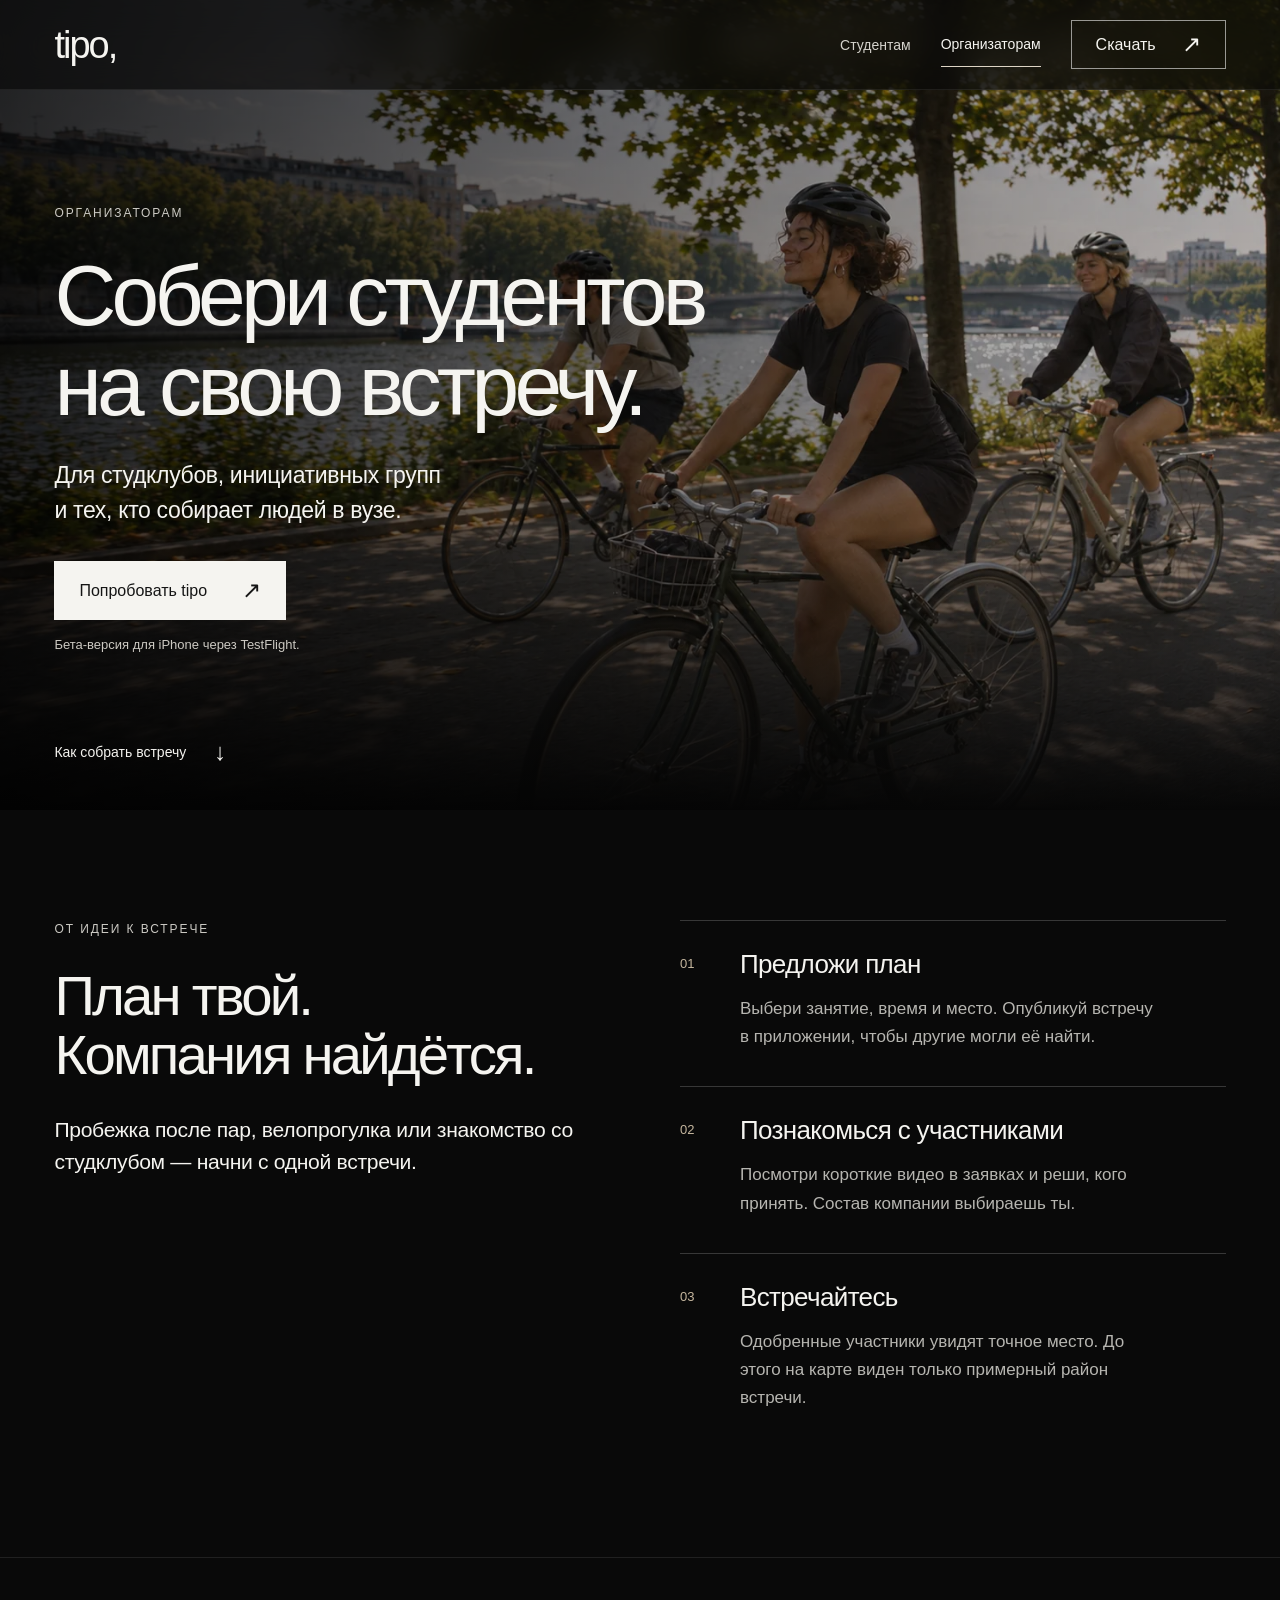
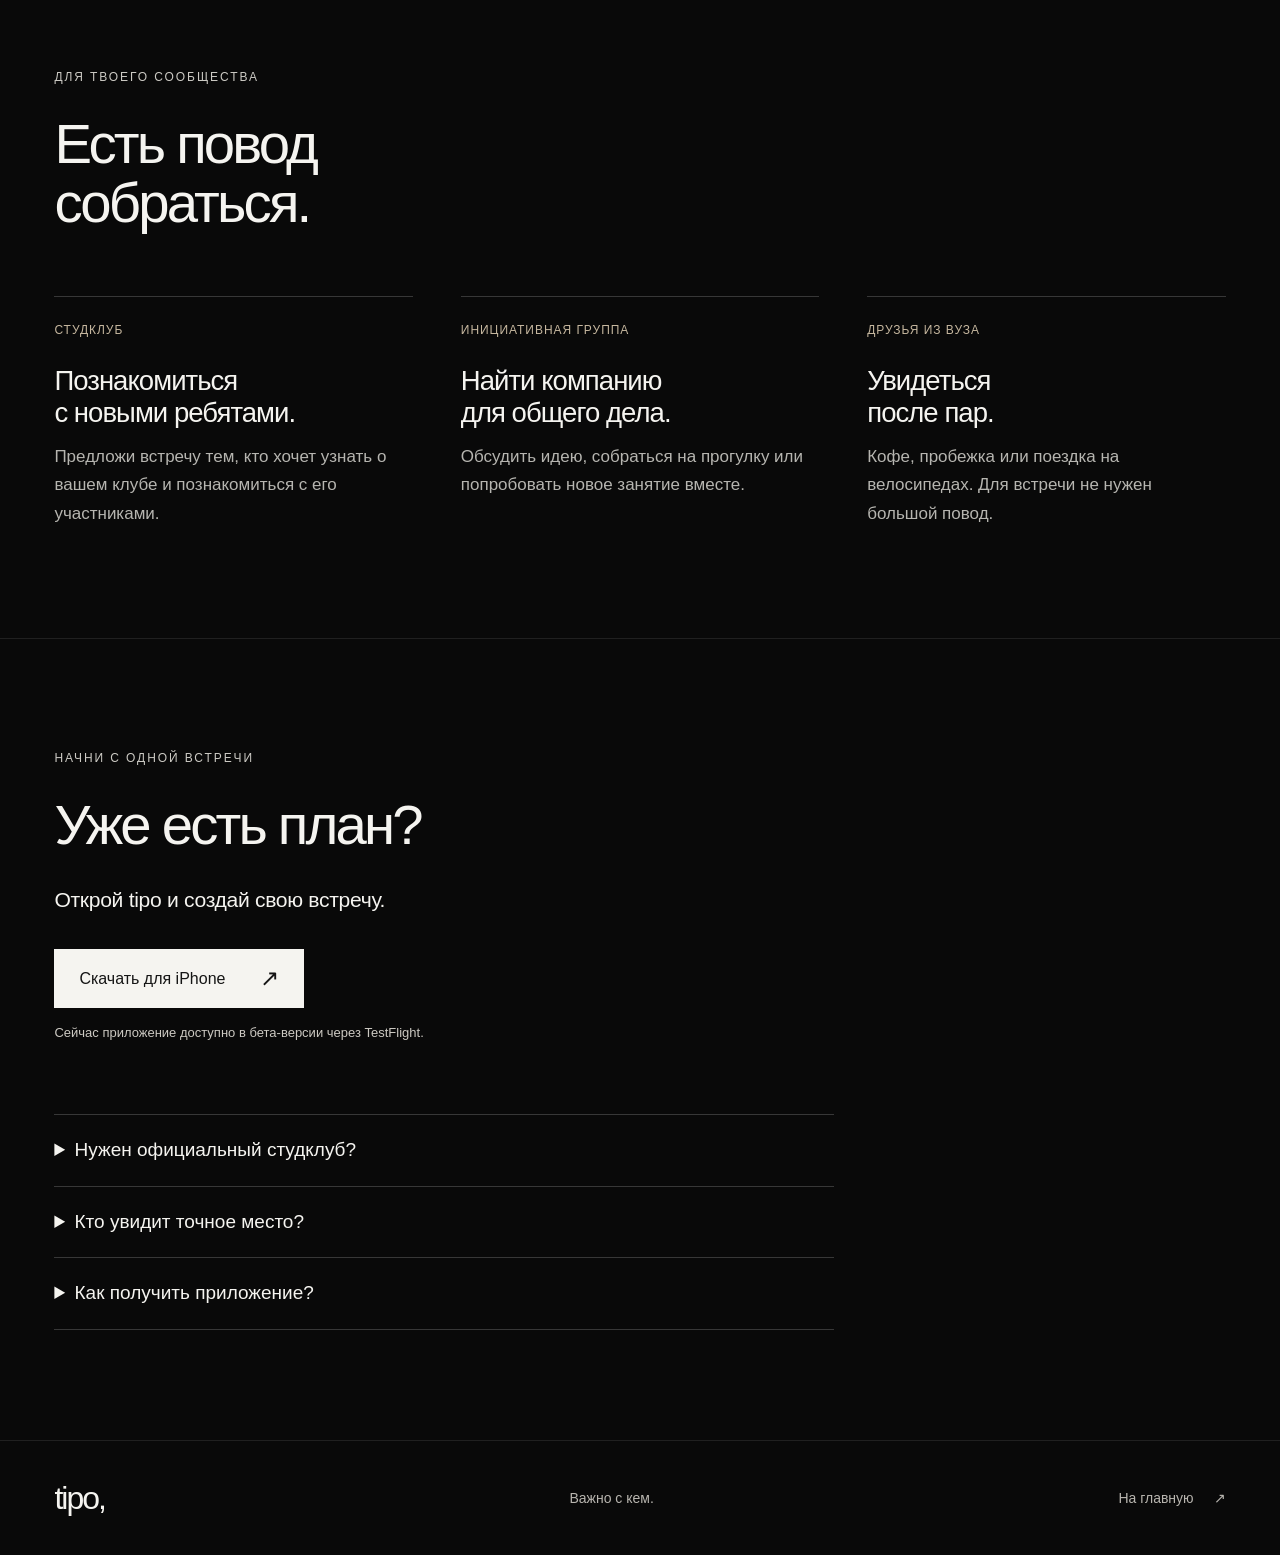
==== organizers/index.html @ ada8ea47 "Add organizer page for student communities" ====
<!DOCTYPE html>
<html lang="ru">
<head>
  <meta charset="UTF-8">
  <meta name="viewport" content="width=device-width, initial-scale=1, viewport-fit=cover">
  <meta name="theme-color" content="#090909">
  <meta name="description" content="Собирай студентов на встречи в tipo. Для студклубов, инициативных групп и тех, кто хочет предложить свой план: создай встречу, посмотри заявки и выбери участников.">
  <meta property="og:title" content="Организаторам — tipo">
  <meta property="og:description" content="Собери студентов на свою встречу. Для студклубов, инициативных групп и компаний из вуза.">
  <meta property="og:type" content="website">
  <meta property="og:url" content="https://tipotebe.ru/organizers/">
  <meta property="og:image" content="https://tipotebe.ru/organizers/students-cycling.webp">
  <link rel="canonical" href="https://tipotebe.ru/organizers/">
  <link rel="stylesheet" href="style.css">
  <title>Организаторам — tipo</title>
</head>
<body>
  <a class="skip" href="#how">Перейти к организации встречи</a>
  <header class="header">
    <a class="wordmark" href="/" aria-label="tipo — главная">tipo,</a>
    <nav aria-label="Основная навигация">
      <a class="nav-students" href="/">Студентам</a>
      <a class="nav-current" href="/organizers/" aria-current="page">Организаторам</a>
      <a class="download-link" href="/#download">Скачать <span aria-hidden="true">↗</span></a>
    </nav>
  </header>
  <main>
    <section class="organizer-hero" aria-labelledby="organizer-title">
      <img class="hero-photo" src="students-cycling.webp" width="1536" height="1024" alt="Компания друзей на велосипедной прогулке у воды" fetchpriority="high">
      <div class="hero-shade" aria-hidden="true"></div>
      <div class="hero-content">
        <p class="eyebrow">Организаторам</p>
        <h1 id="organizer-title">Собери студентов<br>на свою встречу.</h1>
        <p class="hero-description">Для студклубов, инициативных групп<br class="desktop-break"> и тех, кто собирает людей в вузе.</p>
        <a class="primary-link" href="/#download">Попробовать tipo <span aria-hidden="true">↗</span></a>
        <p class="beta-note">Бета-версия для iPhone через TestFlight.</p>
      </div>
      <a class="hero-next" href="#how">Как собрать встречу <span aria-hidden="true">↓</span></a>
    </section>

    <section class="how-section content-section" id="how" aria-labelledby="how-title">
      <div class="section-heading">
        <p class="eyebrow">От идеи к встрече</p>
        <h2 id="how-title">План твой.<br>Компания найдётся.</h2>
        <p class="lead">Пробежка после пар, велопрогулка или знакомство со студклубом — начни с одной встречи.</p>
      </div>
      <ol class="steps">
        <li>
          <span class="step-number" aria-hidden="true">01</span>
          <div><h3>Предложи план</h3><p>Выбери занятие, время и место. Опубликуй встречу в приложении, чтобы другие могли её найти.</p></div>
        </li>
        <li>
          <span class="step-number" aria-hidden="true">02</span>
          <div><h3>Познакомься с участниками</h3><p>Посмотри короткие видео в заявках и реши, кого принять. Состав компании выбираешь ты.</p></div>
        </li>
        <li>
          <span class="step-number" aria-hidden="true">03</span>
          <div><h3>Встречайтесь</h3><p>Одобренные участники увидят точное место. До этого на карте виден только примерный район встречи.</p></div>
        </li>
      </ol>
    </section>

    <section class="ideas-section content-section" aria-labelledby="ideas-title">
      <div class="section-heading">
        <p class="eyebrow">Для твоего сообщества</p>
        <h2 id="ideas-title">Есть повод<br>собраться.</h2>
      </div>
      <div class="ideas">
        <article><p class="idea-label">Студклуб</p><h3>Познакомиться<br>с новыми ребятами.</h3><p>Предложи встречу тем, кто хочет узнать о вашем клубе и познакомиться с его участниками.</p></article>
        <article><p class="idea-label">Инициативная группа</p><h3>Найти компанию<br>для общего дела.</h3><p>Обсудить идею, собраться на прогулку или попробовать новое занятие вместе.</p></article>
        <article><p class="idea-label">Друзья из вуза</p><h3>Увидеться<br>после пар.</h3><p>Кофе, пробежка или поездка на велосипедах. Для встречи не нужен большой повод.</p></article>
      </div>
    </section>

    <section class="start-section content-section" id="start-organizing" aria-labelledby="start-title">
      <p class="eyebrow">Начни с одной встречи</p>
      <h2 id="start-title">Уже есть план?</h2>
      <p class="lead">Открой tipo и создай свою встречу.</p>
      <a class="primary-link" href="/#download">Скачать для iPhone <span aria-hidden="true">↗</span></a>
      <p class="beta-note">Сейчас приложение доступно в бета-версии через TestFlight.</p>
      <div class="questions">
        <details><summary>Нужен официальный студклуб?</summary><p>Встречу можно предложить и от себя: выбери занятие, время и место. Начни с компании на кофе или прогулку после пар.</p></details>
        <details><summary>Кто увидит точное место?</summary><p>Только участники, которых ты одобришь. До одобрения на карте показывается примерный район.</p></details>
        <details><summary>Как получить приложение?</summary><p>Перейди к <a href="/#download">скачиванию на главной странице</a>, оставь заявку и открой TestFlight. Это бета-версия для iPhone.</p></details>
      </div>
    </section>
  </main>
  <footer class="footer">
    <a class="wordmark" href="/" aria-label="tipo — главная">tipo,</a>
    <p>Важно с кем.</p>
    <a href="/">На главную <span aria-hidden="true">↗</span></a>
  </footer>
</body>
</html>
---- organizers/style.css ----
:root{color-scheme:dark;--bg:#090909;--ink:#f5f4f0;--muted:#b6b5b0;--gutter:clamp(24px,4.25vw,80px)}
*{box-sizing:border-box}html{scroll-behavior:smooth;scroll-padding-top:110px}body{margin:0;background:var(--bg);color:var(--ink);font-family:'Helvetica Neue',Arial,sans-serif;-webkit-font-smoothing:antialiased}a{color:inherit;text-decoration:none}a,summary{-webkit-tap-highlight-color:transparent}a:focus-visible,summary:focus-visible{outline:2px solid #f0d1a1;outline-offset:6px}::selection{background:#d7c1a5;color:#111}h1,h2,h3,p{margin:0}h1,h2,h3{font-weight:400;letter-spacing:-.05em;line-height:1.05;text-wrap:balance}.skip{position:fixed;top:-100px;left:20px;z-index:100;background:#fff;color:#000;padding:15px}.skip:focus{top:15px}
.header{position:fixed;z-index:30;top:0;left:0;width:100%;padding:20px var(--gutter);display:flex;justify-content:space-between;align-items:center;gap:24px;background:#090909a8;backdrop-filter:blur(18px);-webkit-backdrop-filter:blur(18px);border-bottom:1px solid #ffffff12}.wordmark{font-size:38px;line-height:1;letter-spacing:-2px}.header nav{display:flex;align-items:center;gap:30px;font-size:14px}.nav-students,.nav-current{display:inline-flex;align-items:center;min-height:44px}.nav-students{color:#d5d3cc}.nav-students:hover{color:#fff}.nav-current{border-bottom:1px solid #ddd4c5}.download-link{font-size:16px;border:1px solid #ffffff90;padding:12px 24px;display:flex;gap:26px;align-items:center}.download-link:hover{background:#ffffff18}.download-link span{font-size:23px;line-height:1}
.organizer-hero{position:relative;isolation:isolate;min-height:90svh;display:flex;align-items:center;padding:175px var(--gutter) 125px;overflow:hidden}.hero-photo{position:absolute;inset:0;width:100%;height:100%;object-fit:cover;object-position:60% 50%;z-index:-3}.hero-shade{position:absolute;inset:0;z-index:-1;background:linear-gradient(90deg,#000c, #0006 65%,#0003),linear-gradient(0deg,#090909,transparent 35%)}.hero-content{width:min(100%,1200px)}.eyebrow{font-size:12px;line-height:1.5;letter-spacing:.16em;text-transform:uppercase;margin-bottom:28px;color:#cccac4}h1{font-size:clamp(58px,6.7vw,108px);letter-spacing:-.055em;max-width:1150px}.hero-description{font-size:clamp(19px,1.8vw,26px);line-height:1.5;letter-spacing:-.015em;margin-top:28px;max-width:630px}.primary-link{display:inline-flex;align-items:center;justify-content:space-between;gap:35px;min-height:56px;background:var(--ink);color:#151515;padding:17px 24px;font-size:16px;margin-top:34px;border:1px solid var(--ink);transition:background .2s}.primary-link:hover{background:#d7c1a5;border-color:#d7c1a5}.primary-link span{font-size:23px;line-height:1}.beta-note{font-size:13px;color:#ccc9c2;line-height:1.6;margin-top:15px;max-width:450px}.hero-next{position:absolute;bottom:36px;left:var(--gutter);display:flex;align-items:center;gap:28px;min-height:44px;font-size:14px}.hero-next span{font-size:24px}
.content-section{padding:110px var(--gutter);max-width:1600px;margin:0 auto}h2{font-size:clamp(42px,4.4vw,70px)}.lead{font-size:clamp(19px,1.65vw,24px);line-height:1.5;letter-spacing:-.015em;margin-top:30px;max-width:600px}.how-section{display:grid;grid-template-columns:1fr 1fr;gap:80px}.steps{list-style:none;margin:0;padding:0}.steps li{border-top:1px solid #ffffff30;padding:28px 0 35px;display:grid;grid-template-columns:40px 1fr;gap:20px}.step-number{color:#c6b79f;font-size:13px;line-height:1.5;padding-top:5px;font-variant-numeric:tabular-nums}.steps h3{font-size:26px;line-height:1.2;letter-spacing:-.025em}.steps p,.ideas article>p:last-child{font-size:17px;line-height:1.65;color:var(--muted);margin-top:15px;max-width:420px}.ideas-section{border-top:1px solid #ffffff18}.ideas{display:grid;grid-template-columns:repeat(3,minmax(0,1fr));gap:48px;margin-top:64px}.ideas article{border-top:1px solid #ffffff30;padding-top:26px}.idea-label{font-size:12px;letter-spacing:.08em;text-transform:uppercase;color:#c6b79f;margin-bottom:28px}.ideas h3{font-size:clamp(25px,2.15vw,34px);letter-spacing:-.035em;line-height:1.15}.start-section{border-top:1px solid #ffffff18}.questions{max-width:780px;margin-top:70px}.questions details{border-top:1px solid #ffffff30}.questions details:last-child{border-bottom:1px solid #ffffff30}.questions summary{cursor:pointer;min-height:64px;padding:22px 30px 22px 0;font-size:19px;line-height:1.4}.questions details p{font-size:17px;line-height:1.65;color:var(--muted);padding-bottom:25px;max-width:650px}.questions p a{text-decoration:underline;text-underline-offset:4px}.footer{border-top:1px solid #ffffff18;padding:35px var(--gutter);display:flex;align-items:center;justify-content:space-between;gap:25px;font-size:14px;color:#b8b5af}.footer .wordmark{color:var(--ink);font-size:32px}.footer>a:last-child{display:inline-flex;align-items:center;gap:20px;min-height:44px}
@media(max-width:1000px){.how-section{gap:48px}.ideas{gap:28px}.header nav{gap:22px}}
@media(max-width:800px){.header{padding:16px 24px;gap:18px}.header .wordmark{font-size:33px}.header nav{gap:20px}.nav-current{display:none}.download-link{font-size:14px;padding:10px 15px;gap:18px}.organizer-hero{min-height:85svh;padding-top:150px;padding-bottom:130px}.hero-photo{object-position:65% 50%}.hero-shade{background:linear-gradient(90deg,#000b,#0006),linear-gradient(0deg,#090909,transparent 50%)}h1{font-size:clamp(46px,8.2vw,66px);line-height:1.04}.hero-description{font-size:20px;max-width:450px}.desktop-break{display:none}.eyebrow{font-size:10px;letter-spacing:.15em;margin-bottom:24px}.content-section{padding-top:80px;padding-bottom:80px}.how-section{grid-template-columns:1fr;gap:44px}.section-heading{max-width:580px}.steps p{max-width:100%}.ideas{grid-template-columns:1fr;gap:35px;margin-top:44px}.ideas article{display:grid;grid-template-columns:1fr 1fr;column-gap:32px}.idea-label{grid-column:1/-1;margin-bottom:20px}.ideas h3{font-size:30px}.ideas article>p:last-child{margin-top:0}.questions{margin-top:55px}}
@media(max-width:480px){.header{gap:14px}.header nav{gap:18px;font-size:13px}.download-link{padding:10px 12px;gap:10px}.organizer-hero{min-height:100svh;padding-top:140px}.hero-photo{object-position:67% center}h1{font-size:clamp(40px,10.5vw,50px);letter-spacing:-.05em}.hero-description{font-size:19px}.hero-content .primary-link{margin-top:28px}.beta-note{font-size:12px}h2{font-size:42px}.content-section{padding-top:70px;padding-bottom:70px}.lead{font-size:20px}.steps li{grid-template-columns:26px 1fr;gap:16px;padding-bottom:28px}.steps h3{font-size:24px}.ideas article{display:block}.ideas h3{font-size:30px}.ideas article>p:last-child{margin-top:16px}.questions summary{font-size:18px}.footer{gap:18px;flex-wrap:wrap}.footer p{display:none}}
@media(max-width:360px){.header{padding-left:18px;padding-right:18px}.header .wordmark{font-size:30px}.header nav{gap:12px}.download-link{font-size:12px}.download-link span{display:none}h1{font-size:40px}h2{font-size:36px}.primary-link{gap:24px;font-size:15px}}
@media(prefers-reduced-motion:reduce){html{scroll-behavior:auto}*{transition:none!important}}
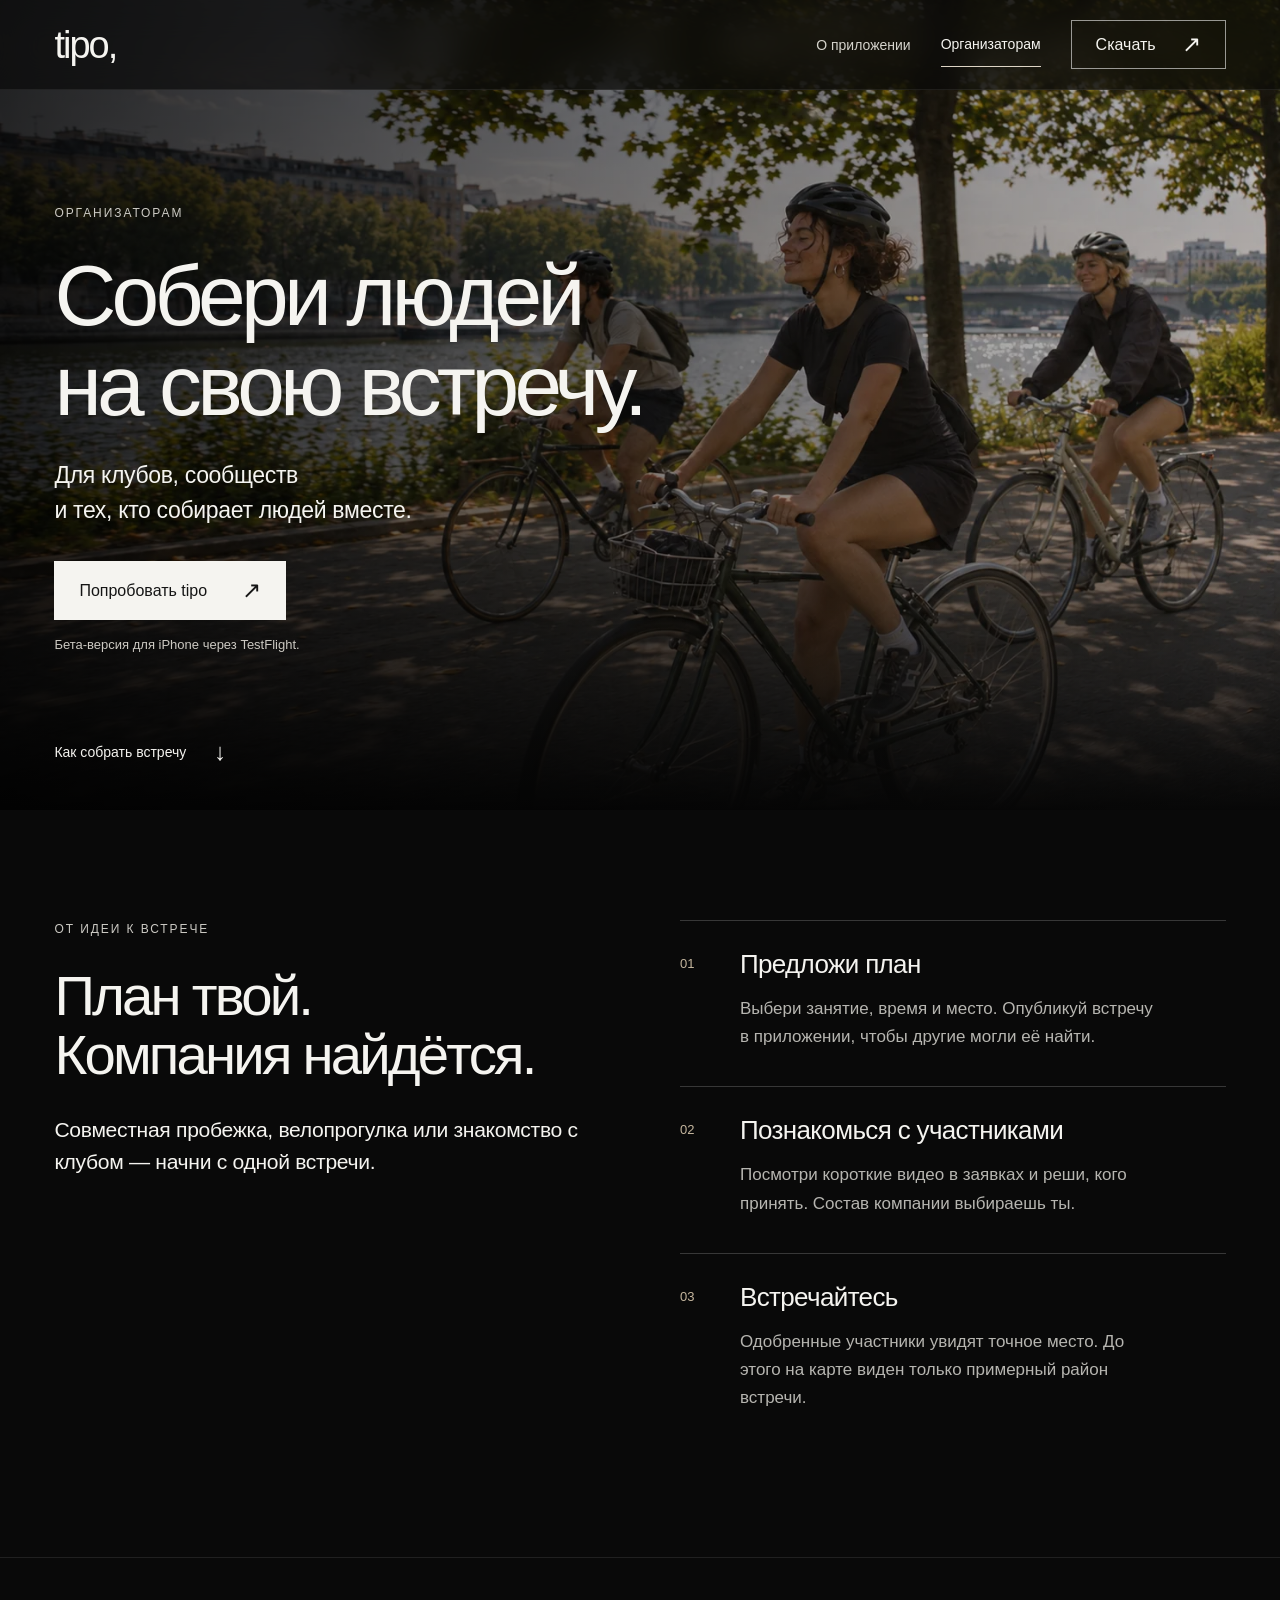
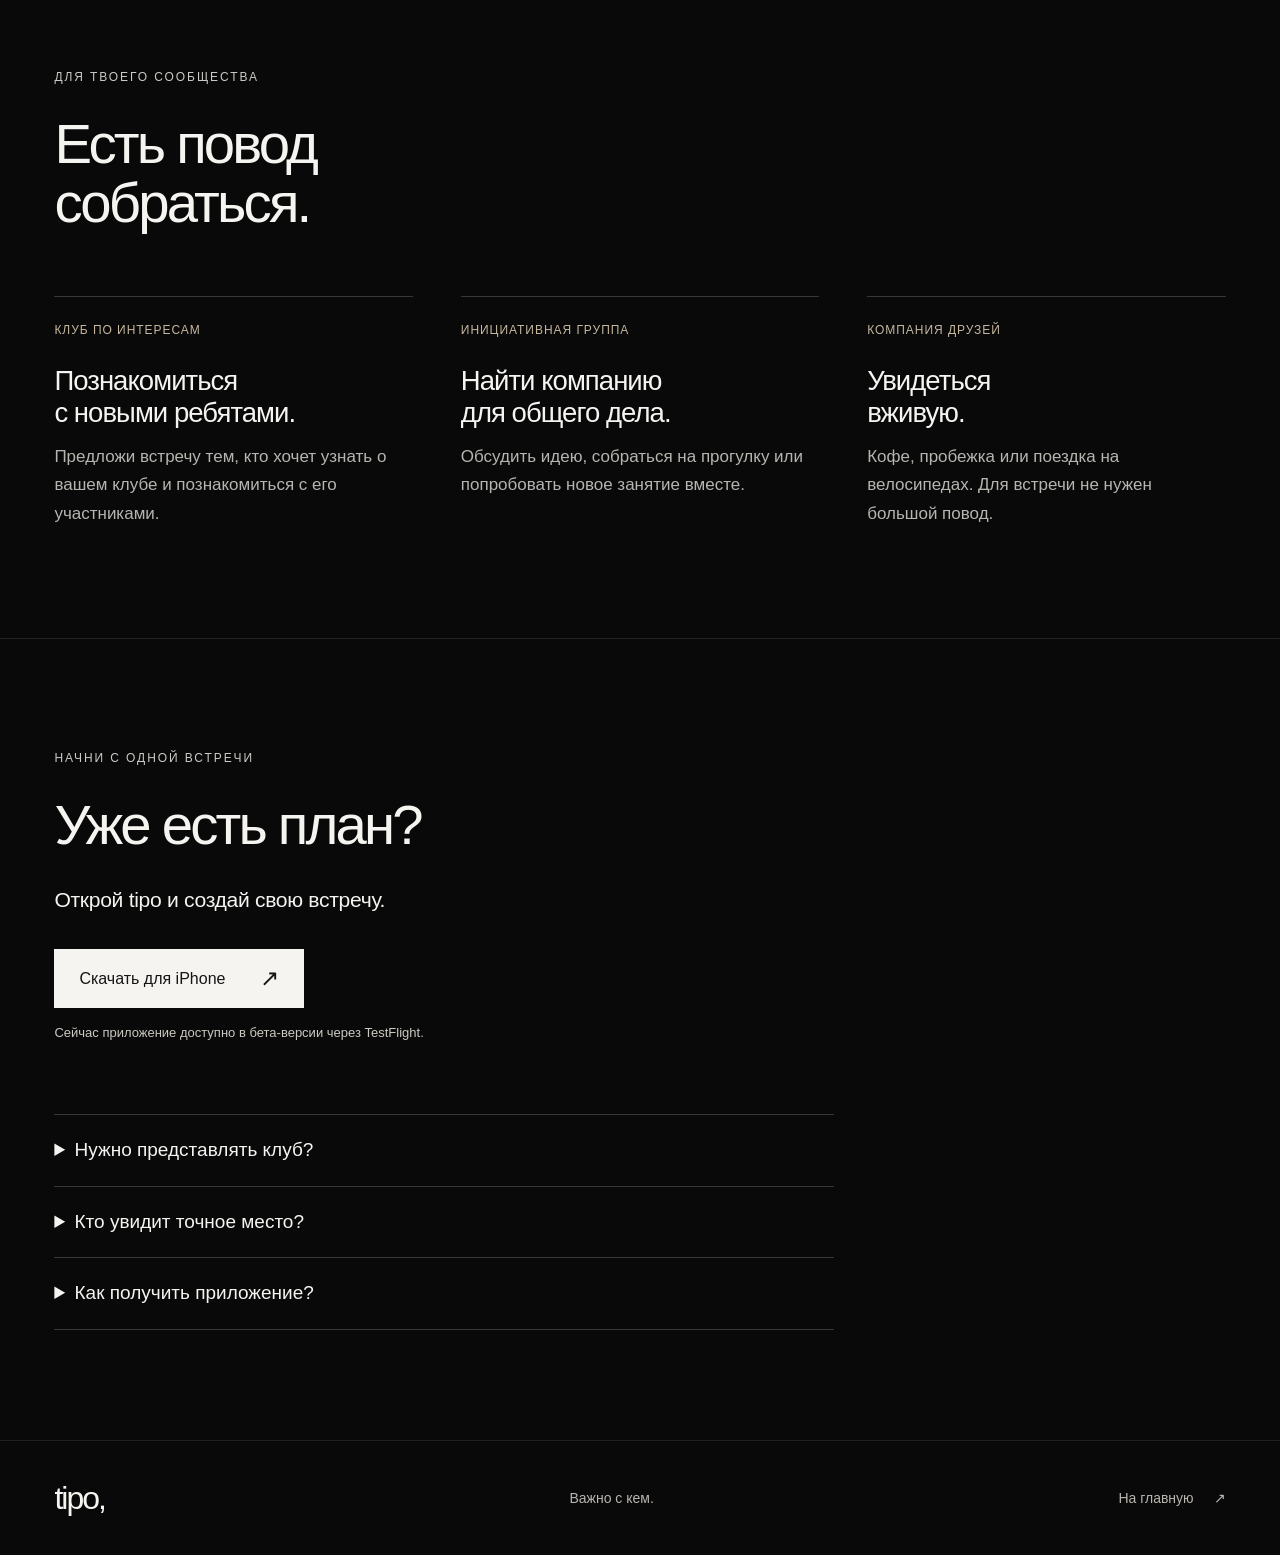
==== commit 86a7611d: "Broaden organizer page to clubs and communities" ====
--- a/organizers/index.html
+++ b/organizers/index.html
@@ -4,9 +4,9 @@
   <meta charset="UTF-8">
   <meta name="viewport" content="width=device-width, initial-scale=1, viewport-fit=cover">
   <meta name="theme-color" content="#090909">
-  <meta name="description" content="Собирай студентов на встречи в tipo. Для студклубов, инициативных групп и тех, кто хочет предложить свой план: создай встречу, посмотри заявки и выбери участников.">
+  <meta name="description" content="Собирай людей на встречи в tipo. Для клубов, сообществ и инициативных групп: создай встречу, посмотри заявки и выбери участников.">
   <meta property="og:title" content="Организаторам — tipo">
-  <meta property="og:description" content="Собери студентов на свою встречу. Для студклубов, инициативных групп и компаний из вуза.">
+  <meta property="og:description" content="Собери людей на свою встречу. Для клубов, сообществ и инициативных групп.">
   <meta property="og:type" content="website">
   <meta property="og:url" content="https://tipotebe.ru/organizers/">
   <meta property="og:image" content="https://tipotebe.ru/organizers/students-cycling.webp">
@@ -19,7 +19,7 @@
   <header class="header">
     <a class="wordmark" href="/" aria-label="tipo — главная">tipo,</a>
     <nav aria-label="Основная навигация">
-      <a class="nav-students" href="/">Студентам</a>
+      <a class="nav-students" href="/">О приложении</a>
       <a class="nav-current" href="/organizers/" aria-current="page">Организаторам</a>
       <a class="download-link" href="/#download">Скачать <span aria-hidden="true">↗</span></a>
     </nav>
@@ -30,8 +30,8 @@
       <div class="hero-shade" aria-hidden="true"></div>
       <div class="hero-content">
         <p class="eyebrow">Организаторам</p>
-        <h1 id="organizer-title">Собери студентов<br>на свою встречу.</h1>
-        <p class="hero-description">Для студклубов, инициативных групп<br class="desktop-break"> и тех, кто собирает людей в вузе.</p>
+        <h1 id="organizer-title">Собери людей<br>на свою встречу.</h1>
+        <p class="hero-description">Для клубов, сообществ<br class="desktop-break"> и тех, кто собирает людей вместе.</p>
         <a class="primary-link" href="/#download">Попробовать tipo <span aria-hidden="true">↗</span></a>
         <p class="beta-note">Бета-версия для iPhone через TestFlight.</p>
       </div>
@@ -42,7 +42,7 @@
       <div class="section-heading">
         <p class="eyebrow">От идеи к встрече</p>
         <h2 id="how-title">План твой.<br>Компания найдётся.</h2>
-        <p class="lead">Пробежка после пар, велопрогулка или знакомство со студклубом — начни с одной встречи.</p>
+        <p class="lead">Совместная пробежка, велопрогулка или знакомство с клубом — начни с одной встречи.</p>
       </div>
       <ol class="steps">
         <li>
@@ -66,9 +66,9 @@
         <h2 id="ideas-title">Есть повод<br>собраться.</h2>
       </div>
       <div class="ideas">
-        <article><p class="idea-label">Студклуб</p><h3>Познакомиться<br>с новыми ребятами.</h3><p>Предложи встречу тем, кто хочет узнать о вашем клубе и познакомиться с его участниками.</p></article>
+        <article><p class="idea-label">Клуб по интересам</p><h3>Познакомиться<br>с новыми ребятами.</h3><p>Предложи встречу тем, кто хочет узнать о вашем клубе и познакомиться с его участниками.</p></article>
         <article><p class="idea-label">Инициативная группа</p><h3>Найти компанию<br>для общего дела.</h3><p>Обсудить идею, собраться на прогулку или попробовать новое занятие вместе.</p></article>
-        <article><p class="idea-label">Друзья из вуза</p><h3>Увидеться<br>после пар.</h3><p>Кофе, пробежка или поездка на велосипедах. Для встречи не нужен большой повод.</p></article>
+        <article><p class="idea-label">Компания друзей</p><h3>Увидеться<br>вживую.</h3><p>Кофе, пробежка или поездка на велосипедах. Для встречи не нужен большой повод.</p></article>
       </div>
     </section>
 
@@ -79,7 +79,7 @@
       <a class="primary-link" href="/#download">Скачать для iPhone <span aria-hidden="true">↗</span></a>
       <p class="beta-note">Сейчас приложение доступно в бета-версии через TestFlight.</p>
       <div class="questions">
-        <details><summary>Нужен официальный студклуб?</summary><p>Встречу можно предложить и от себя: выбери занятие, время и место. Начни с компании на кофе или прогулку после пар.</p></details>
+        <details><summary>Нужно представлять клуб?</summary><p>Встречу можно предложить и от себя: выбери занятие, время и место. Начни с компании на кофе или совместную прогулку.</p></details>
         <details><summary>Кто увидит точное место?</summary><p>Только участники, которых ты одобришь. До одобрения на карте показывается примерный район.</p></details>
         <details><summary>Как получить приложение?</summary><p>Перейди к <a href="/#download">скачиванию на главной странице</a>, оставь заявку и открой TestFlight. Это бета-версия для iPhone.</p></details>
       </div>
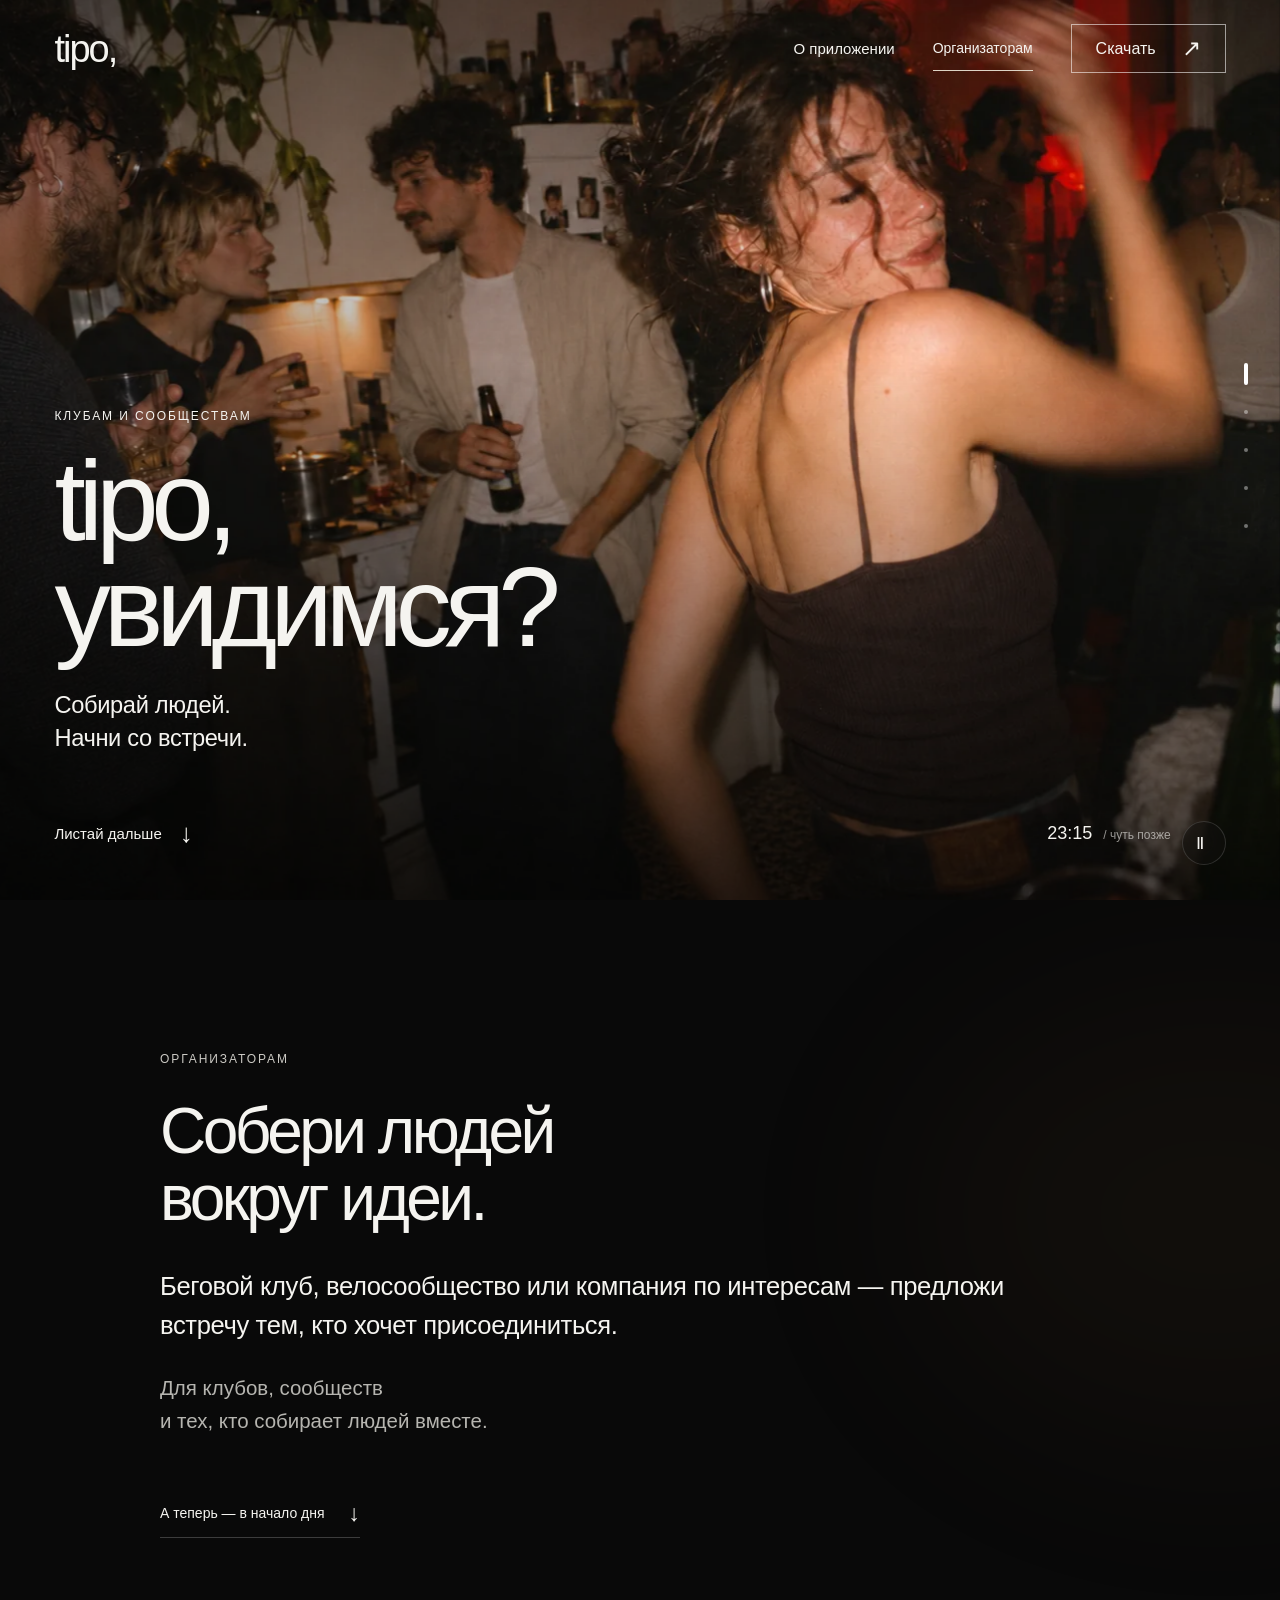
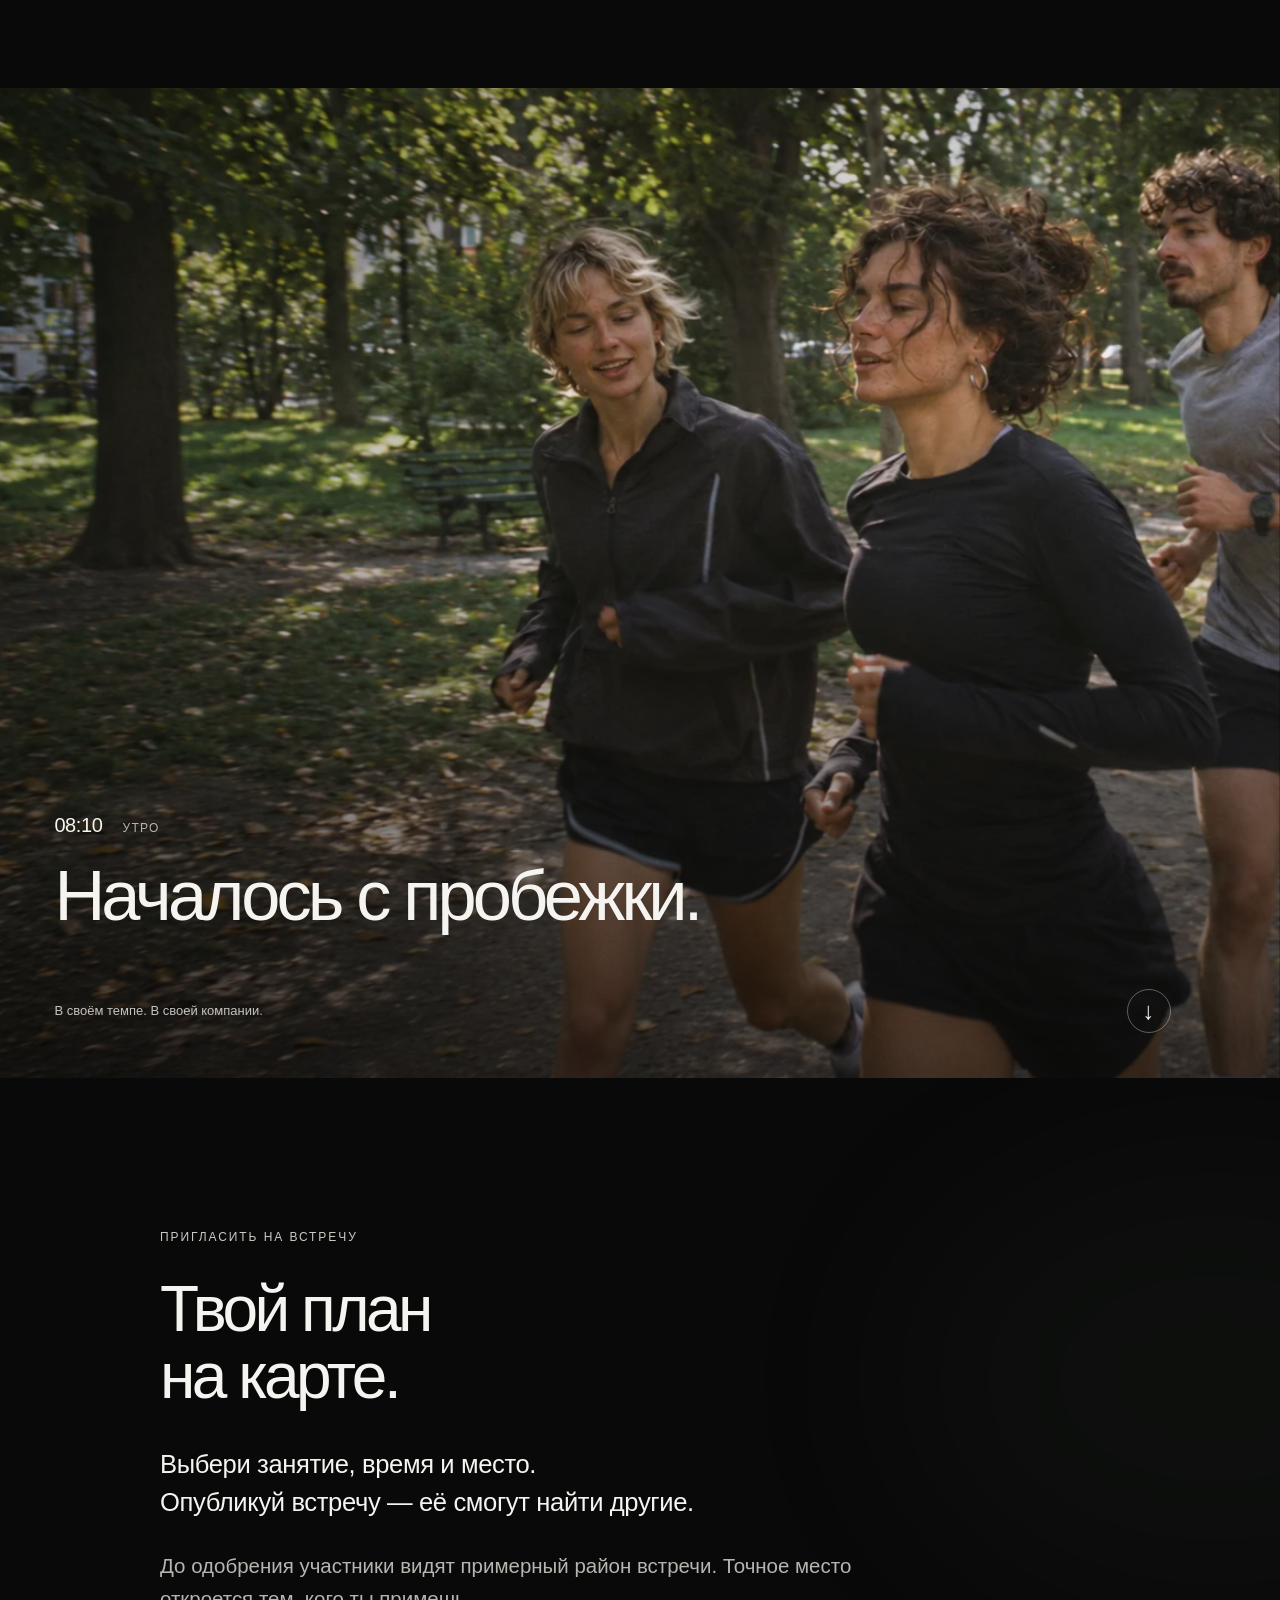
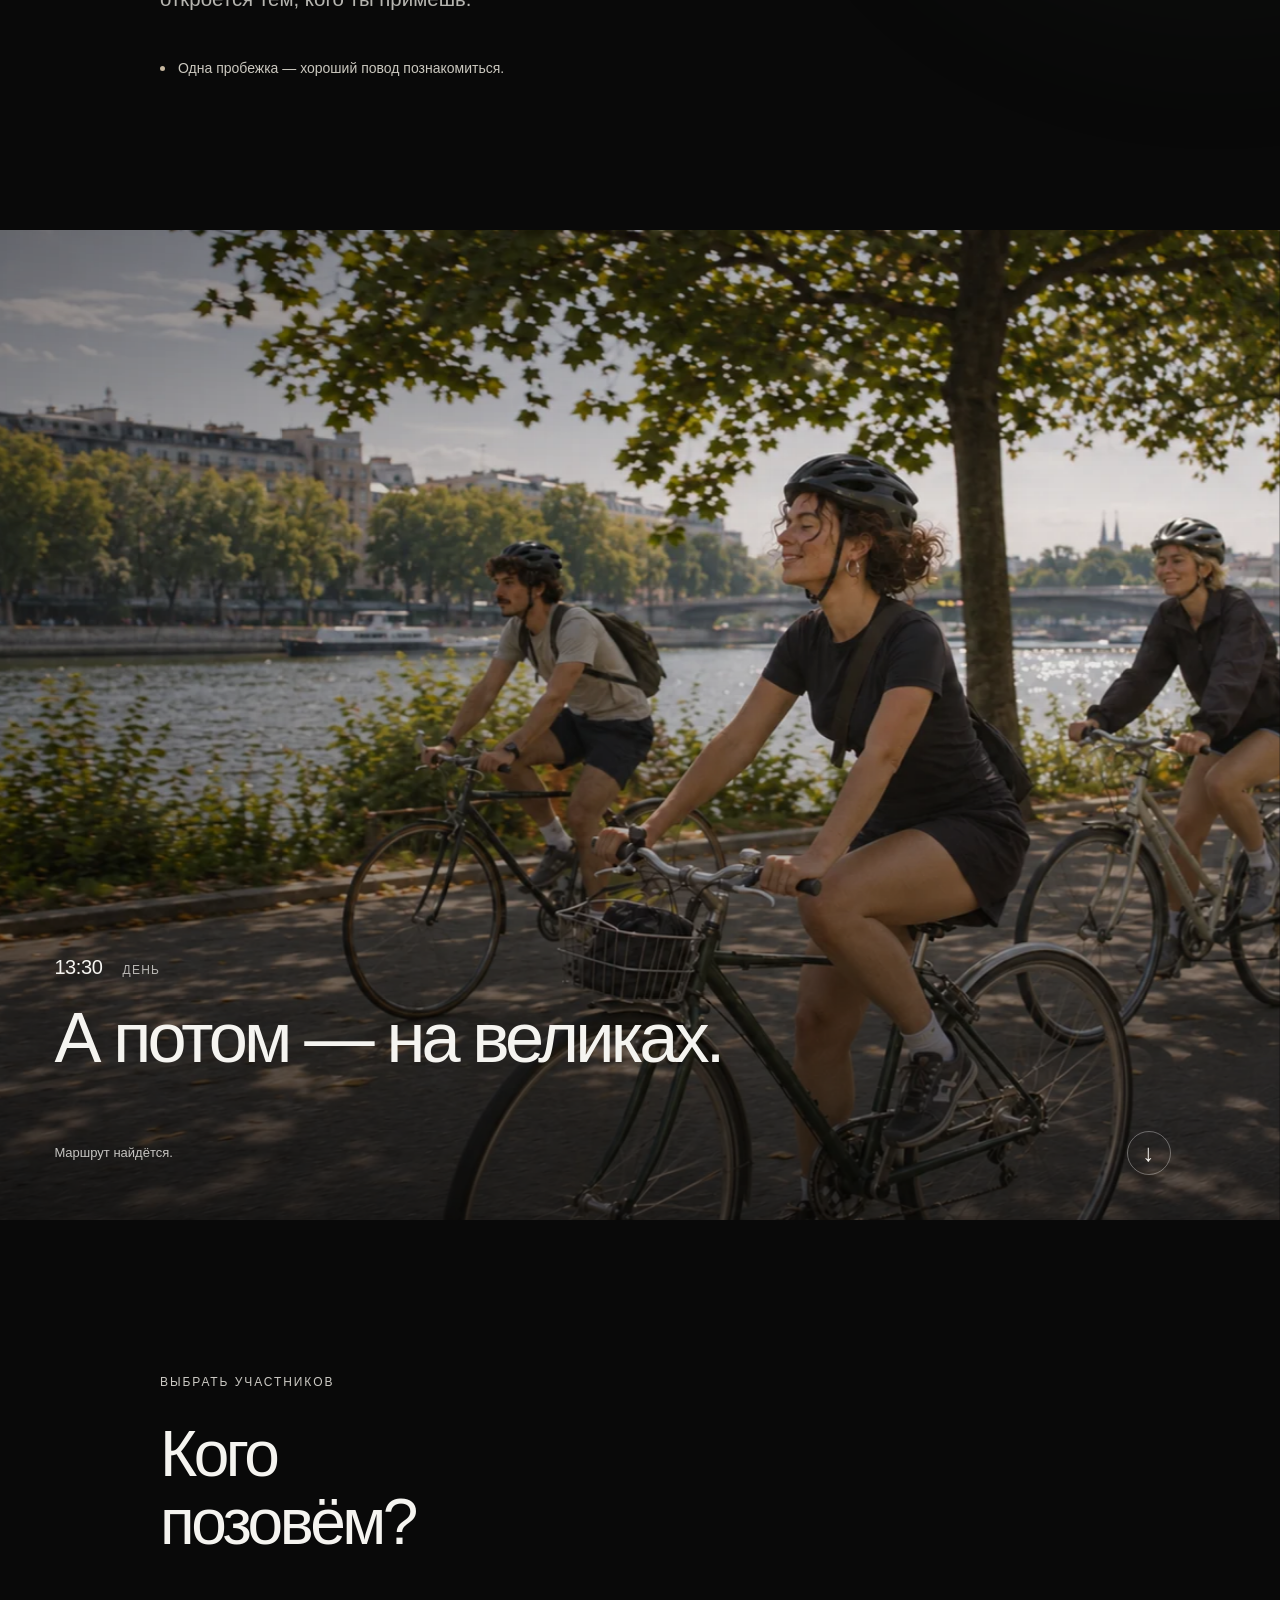
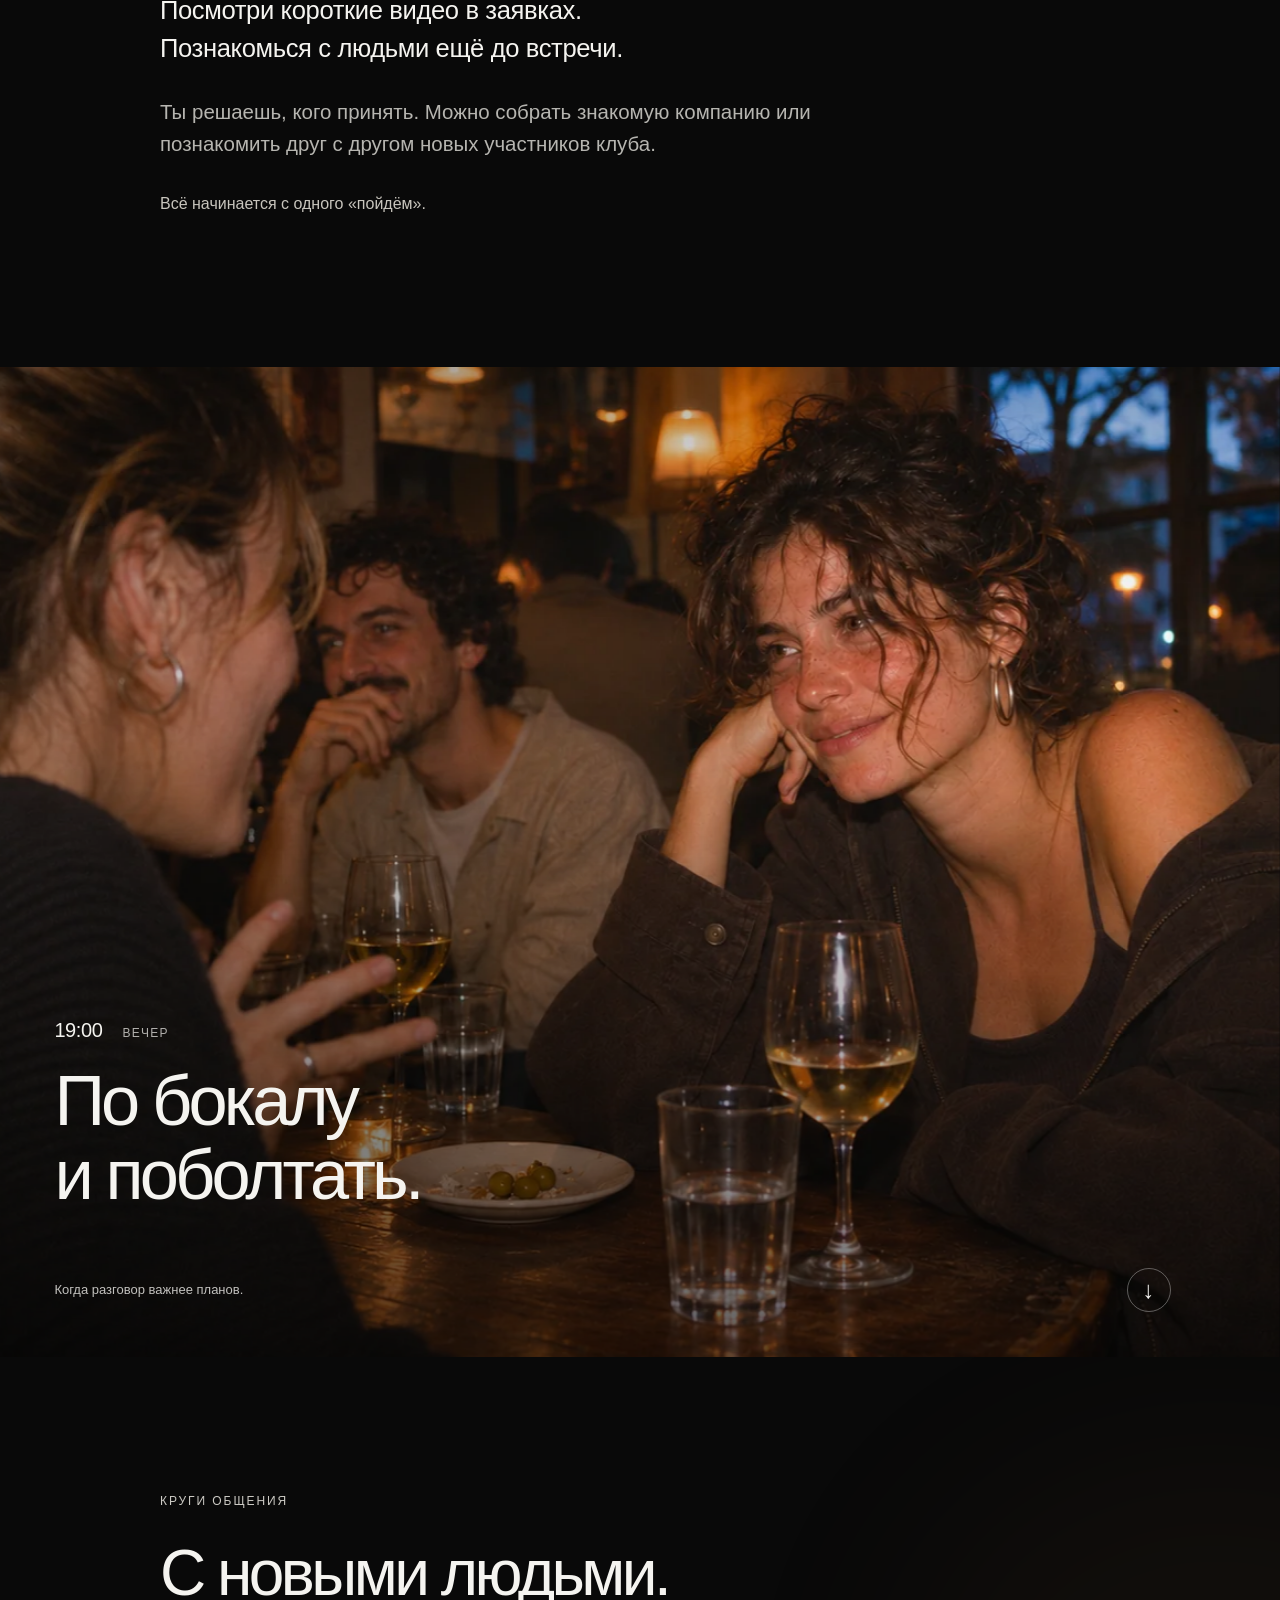
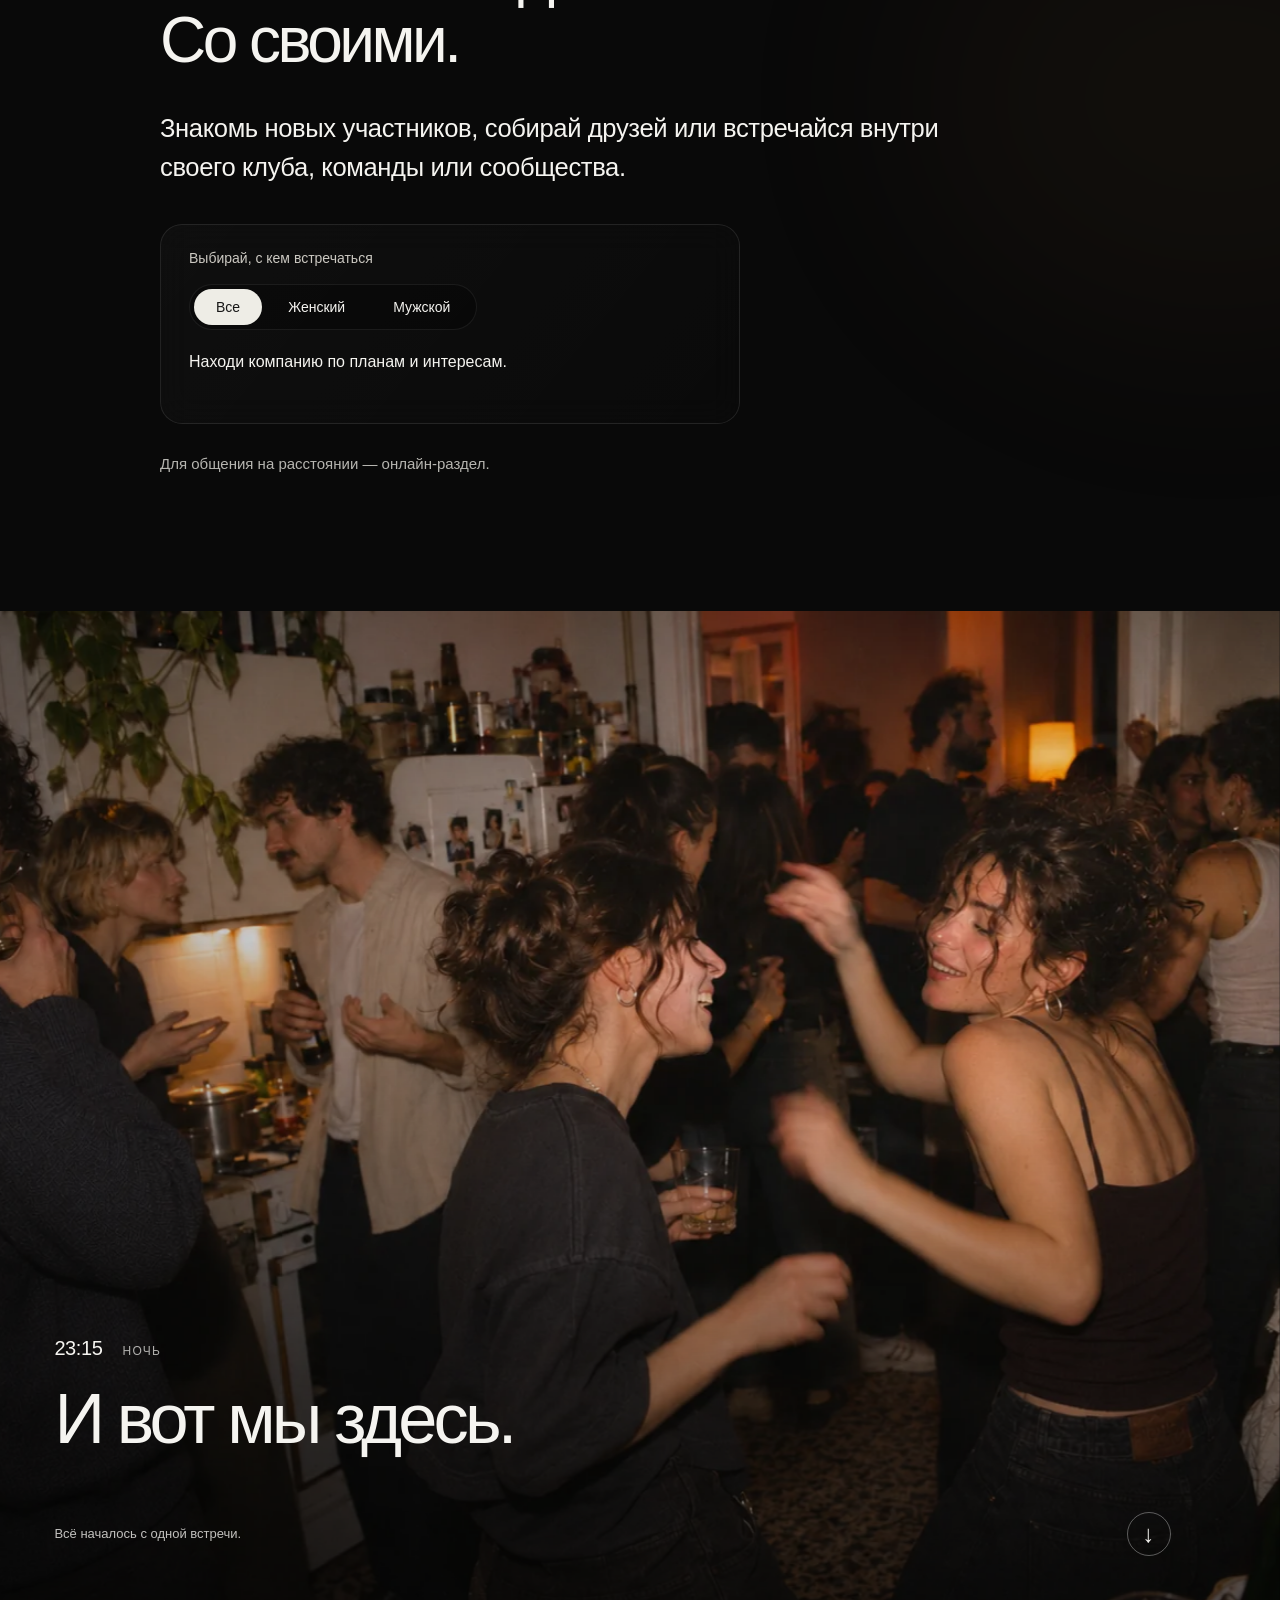
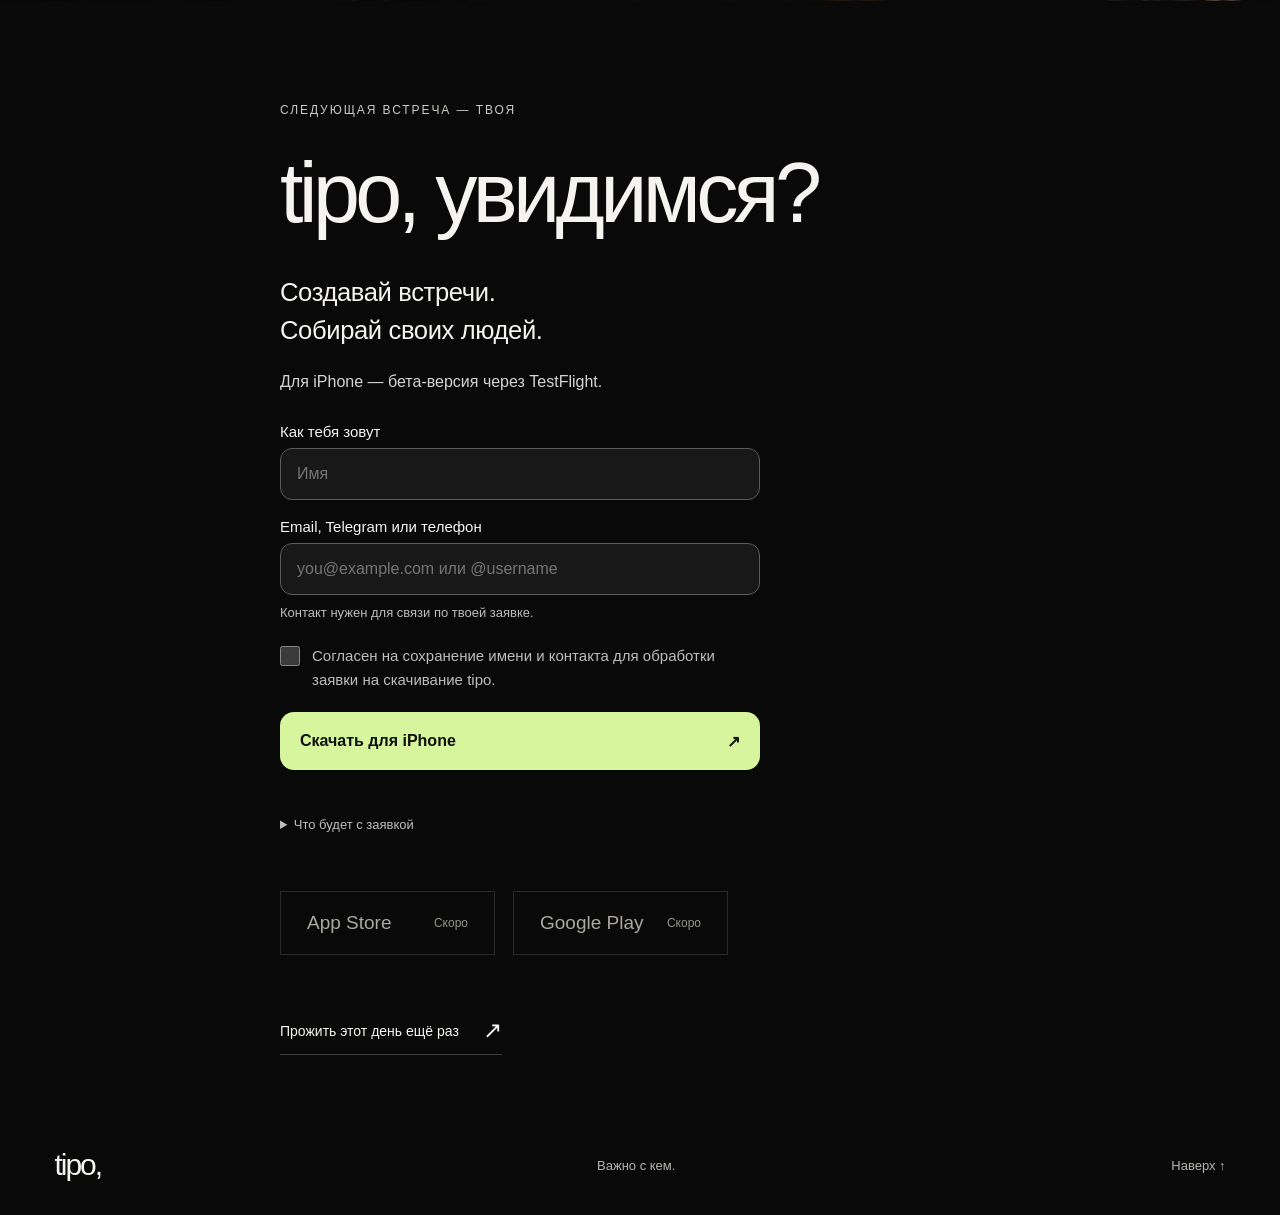
==== commit 3f2b04bb: "Restore day-in-the-life photo concept for organizers" ====
--- a/organizers/index.html
+++ b/organizers/index.html
@@ -1,94 +1,90 @@
 <!DOCTYPE html>
 <html lang="ru">
 <head>
-  <meta charset="UTF-8">
-  <meta name="viewport" content="width=device-width, initial-scale=1, viewport-fit=cover">
-  <meta name="theme-color" content="#090909">
-  <meta name="description" content="Собирай людей на встречи в tipo. Для клубов, сообществ и инициативных групп: создай встречу, посмотри заявки и выбери участников.">
-  <meta property="og:title" content="Организаторам — tipo">
-  <meta property="og:description" content="Собери людей на свою встречу. Для клубов, сообществ и инициативных групп.">
-  <meta property="og:type" content="website">
-  <meta property="og:url" content="https://tipotebe.ru/organizers/">
-  <meta property="og:image" content="https://tipotebe.ru/organizers/students-cycling.webp">
-  <link rel="canonical" href="https://tipotebe.ru/organizers/">
-  <link rel="stylesheet" href="style.css">
-  <title>Организаторам — tipo</title>
+<meta charset="UTF-8"><meta name="viewport" content="width=device-width, initial-scale=1, viewport-fit=cover">
+<meta name="theme-color" content="#090909"><meta name="description" content="tipo для клубов и сообществ. Собирай людей на пробежки, велопрогулки и встречи — всё начинается с одного плана.">
+<meta property="og:title" content="tipo, увидимся?"><meta property="og:description" content="Для клубов, сообществ и тех, кто собирает людей вместе."><meta property="og:type" content="website"><meta property="og:image" content="[data-uri]"><title>Организаторам — tipo, увидимся?</title>
+<link rel="icon" type="image/svg+xml" href="[data-uri]"><link rel="preload" as="image" href="[data-uri]"><link rel="stylesheet" href="story.css">
+<link rel="canonical" href="https://tipotebe.ru/organizers/">
+<meta property="og:url" content="https://tipotebe.ru/organizers/">
 </head>
 <body>
-  <a class="skip" href="#how">Перейти к организации встречи</a>
-  <header class="header">
-    <a class="wordmark" href="/" aria-label="tipo — главная">tipo,</a>
-    <nav aria-label="Основная навигация">
-      <a class="nav-students" href="/">О приложении</a>
-      <a class="nav-current" href="/organizers/" aria-current="page">Организаторам</a>
-      <a class="download-link" href="/#download">Скачать <span aria-hidden="true">↗</span></a>
-    </nav>
-  </header>
-  <main>
-    <section class="organizer-hero" aria-labelledby="organizer-title">
-      <img class="hero-photo" src="students-cycling.webp" width="1536" height="1024" alt="Компания друзей на велосипедной прогулке у воды" fetchpriority="high">
-      <div class="hero-shade" aria-hidden="true"></div>
-      <div class="hero-content">
-        <p class="eyebrow">Организаторам</p>
-        <h1 id="organizer-title">Собери людей<br>на свою встречу.</h1>
-        <p class="hero-description">Для клубов, сообществ<br class="desktop-break"> и тех, кто собирает людей вместе.</p>
-        <a class="primary-link" href="/#download">Попробовать tipo <span aria-hidden="true">↗</span></a>
-        <p class="beta-note">Бета-версия для iPhone через TestFlight.</p>
-      </div>
-      <a class="hero-next" href="#how">Как собрать встречу <span aria-hidden="true">↓</span></a>
-    </section>
-
-    <section class="how-section content-section" id="how" aria-labelledby="how-title">
-      <div class="section-heading">
-        <p class="eyebrow">От идеи к встрече</p>
-        <h2 id="how-title">План твой.<br>Компания найдётся.</h2>
-        <p class="lead">Совместная пробежка, велопрогулка или знакомство с клубом — начни с одной встречи.</p>
-      </div>
-      <ol class="steps">
-        <li>
-          <span class="step-number" aria-hidden="true">01</span>
-          <div><h3>Предложи план</h3><p>Выбери занятие, время и место. Опубликуй встречу в приложении, чтобы другие могли её найти.</p></div>
-        </li>
-        <li>
-          <span class="step-number" aria-hidden="true">02</span>
-          <div><h3>Познакомься с участниками</h3><p>Посмотри короткие видео в заявках и реши, кого принять. Состав компании выбираешь ты.</p></div>
-        </li>
-        <li>
-          <span class="step-number" aria-hidden="true">03</span>
-          <div><h3>Встречайтесь</h3><p>Одобренные участники увидят точное место. До этого на карте виден только примерный район встречи.</p></div>
-        </li>
-      </ol>
-    </section>
-
-    <section class="ideas-section content-section" aria-labelledby="ideas-title">
-      <div class="section-heading">
-        <p class="eyebrow">Для твоего сообщества</p>
-        <h2 id="ideas-title">Есть повод<br>собраться.</h2>
-      </div>
-      <div class="ideas">
-        <article><p class="idea-label">Клуб по интересам</p><h3>Познакомиться<br>с новыми ребятами.</h3><p>Предложи встречу тем, кто хочет узнать о вашем клубе и познакомиться с его участниками.</p></article>
-        <article><p class="idea-label">Инициативная группа</p><h3>Найти компанию<br>для общего дела.</h3><p>Обсудить идею, собраться на прогулку или попробовать новое занятие вместе.</p></article>
-        <article><p class="idea-label">Компания друзей</p><h3>Увидеться<br>вживую.</h3><p>Кофе, пробежка или поездка на велосипедах. Для встречи не нужен большой повод.</p></article>
-      </div>
-    </section>
-
-    <section class="start-section content-section" id="start-organizing" aria-labelledby="start-title">
-      <p class="eyebrow">Начни с одной встречи</p>
-      <h2 id="start-title">Уже есть план?</h2>
-      <p class="lead">Открой tipo и создай свою встречу.</p>
-      <a class="primary-link" href="/#download">Скачать для iPhone <span aria-hidden="true">↗</span></a>
-      <p class="beta-note">Сейчас приложение доступно в бета-версии через TestFlight.</p>
-      <div class="questions">
-        <details><summary>Нужно представлять клуб?</summary><p>Встречу можно предложить и от себя: выбери занятие, время и место. Начни с компании на кофе или совместную прогулку.</p></details>
-        <details><summary>Кто увидит точное место?</summary><p>Только участники, которых ты одобришь. До одобрения на карте показывается примерный район.</p></details>
-        <details><summary>Как получить приложение?</summary><p>Перейди к <a href="/#download">скачиванию на главной странице</a>, оставь заявку и открой TestFlight. Это бета-версия для iPhone.</p></details>
-      </div>
-    </section>
-  </main>
-  <footer class="footer">
-    <a class="wordmark" href="/" aria-label="tipo — главная">tipo,</a>
-    <p>Важно с кем.</p>
-    <a href="/">На главную <span aria-hidden="true">↗</span></a>
-  </footer>
-</body>
-</html>
+<a class="skip" href="#about">Перейти к рассказу о приложении</a>
+<header class="header"><a class="wordmark" href="/" aria-label="tipo — главная">tipo,</a><nav aria-label="Основная навигация"><a class="nav-organizers" href="/">О приложении</a><a class="nav-story nav-current" href="/organizers/" aria-current="page">Организаторам</a><a class="download-link" href="#download">Скачать <span aria-hidden="true">↗</span></a></nav></header>
+<aside class="chapters" aria-label="Разделы истории"><a href="#start" aria-label="Начало" class="active"><span>Начало</span></a><a href="#morning" aria-label="Утро"><span>08:10</span></a><a href="#afternoon" aria-label="День"><span>13:30</span></a><a href="#evening" aria-label="Вечер"><span>19:00</span></a><a href="#night" aria-label="Ночь"><span>23:15</span></a></aside>
+<main>
+<section class="scene hero" id="start" data-chapter="start" aria-labelledby="hero-title">
+<div class="visual"><img class="scene-image" src="[data-uri]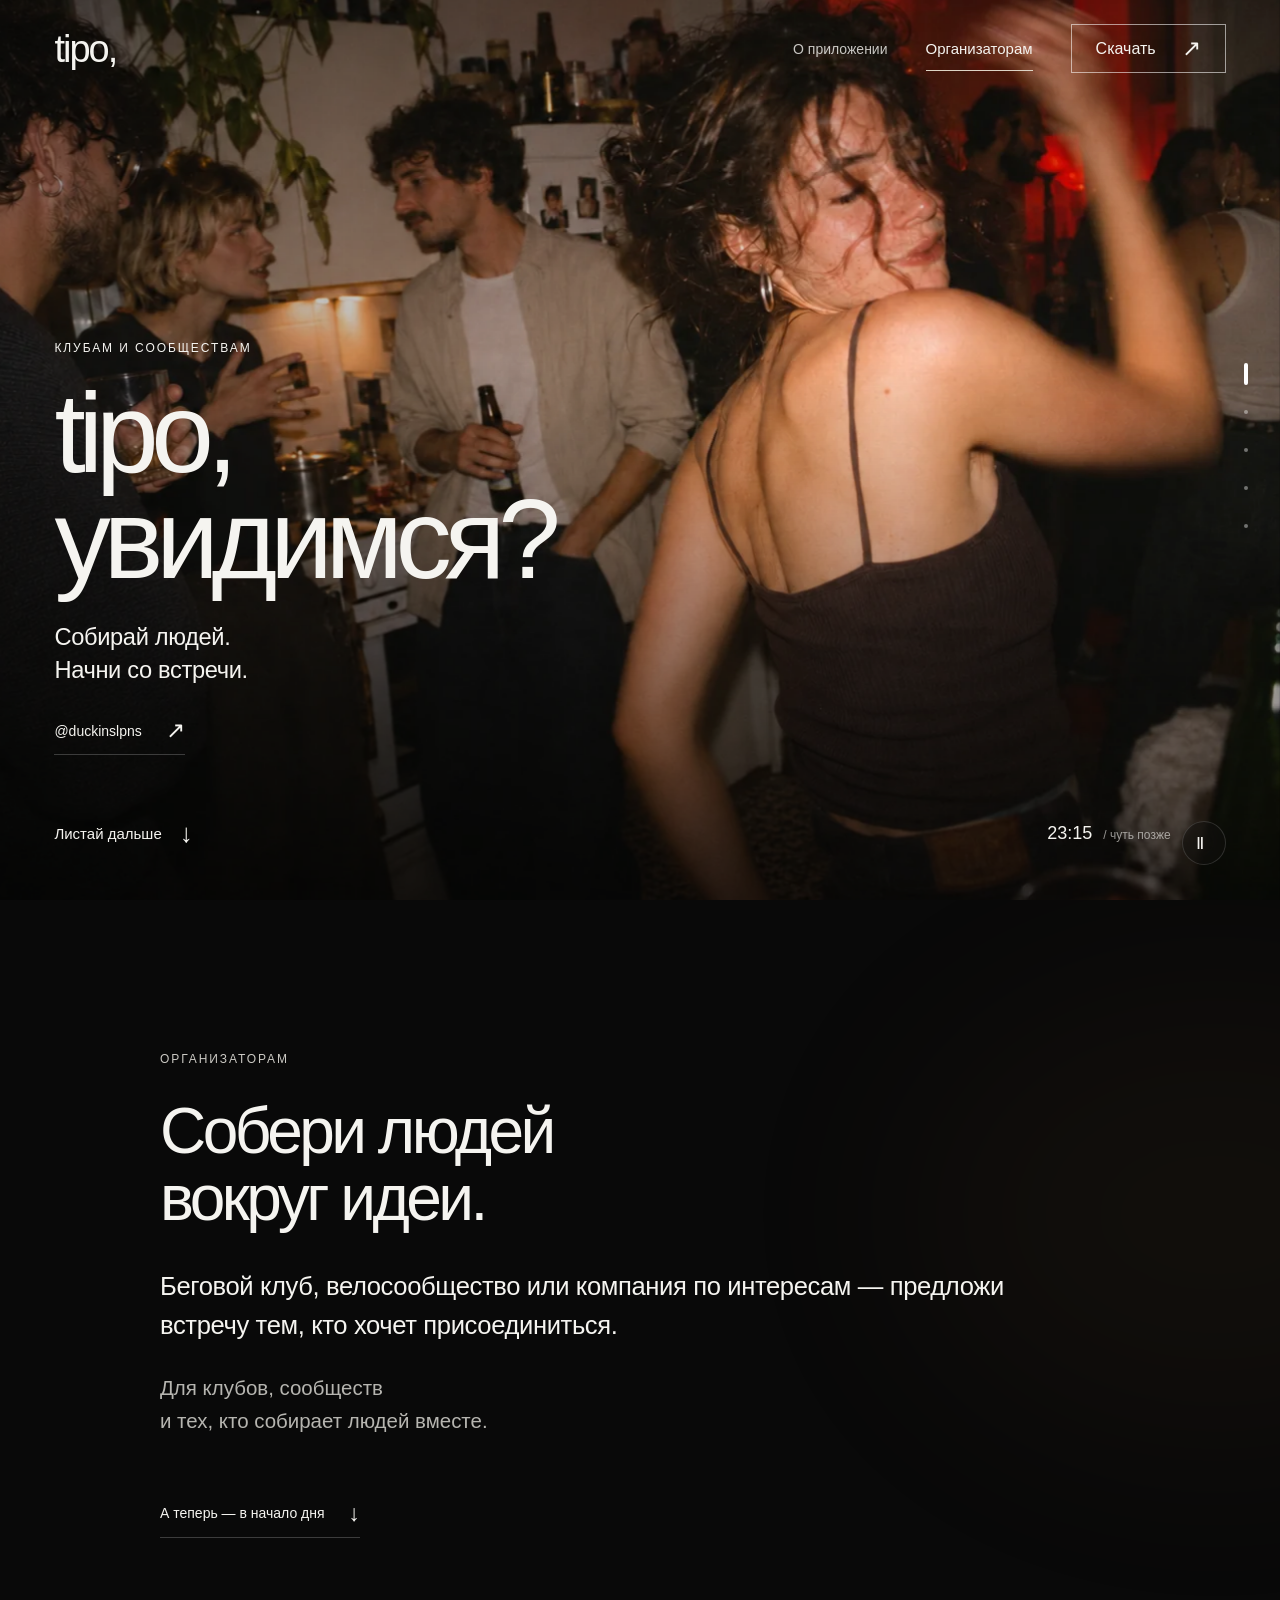
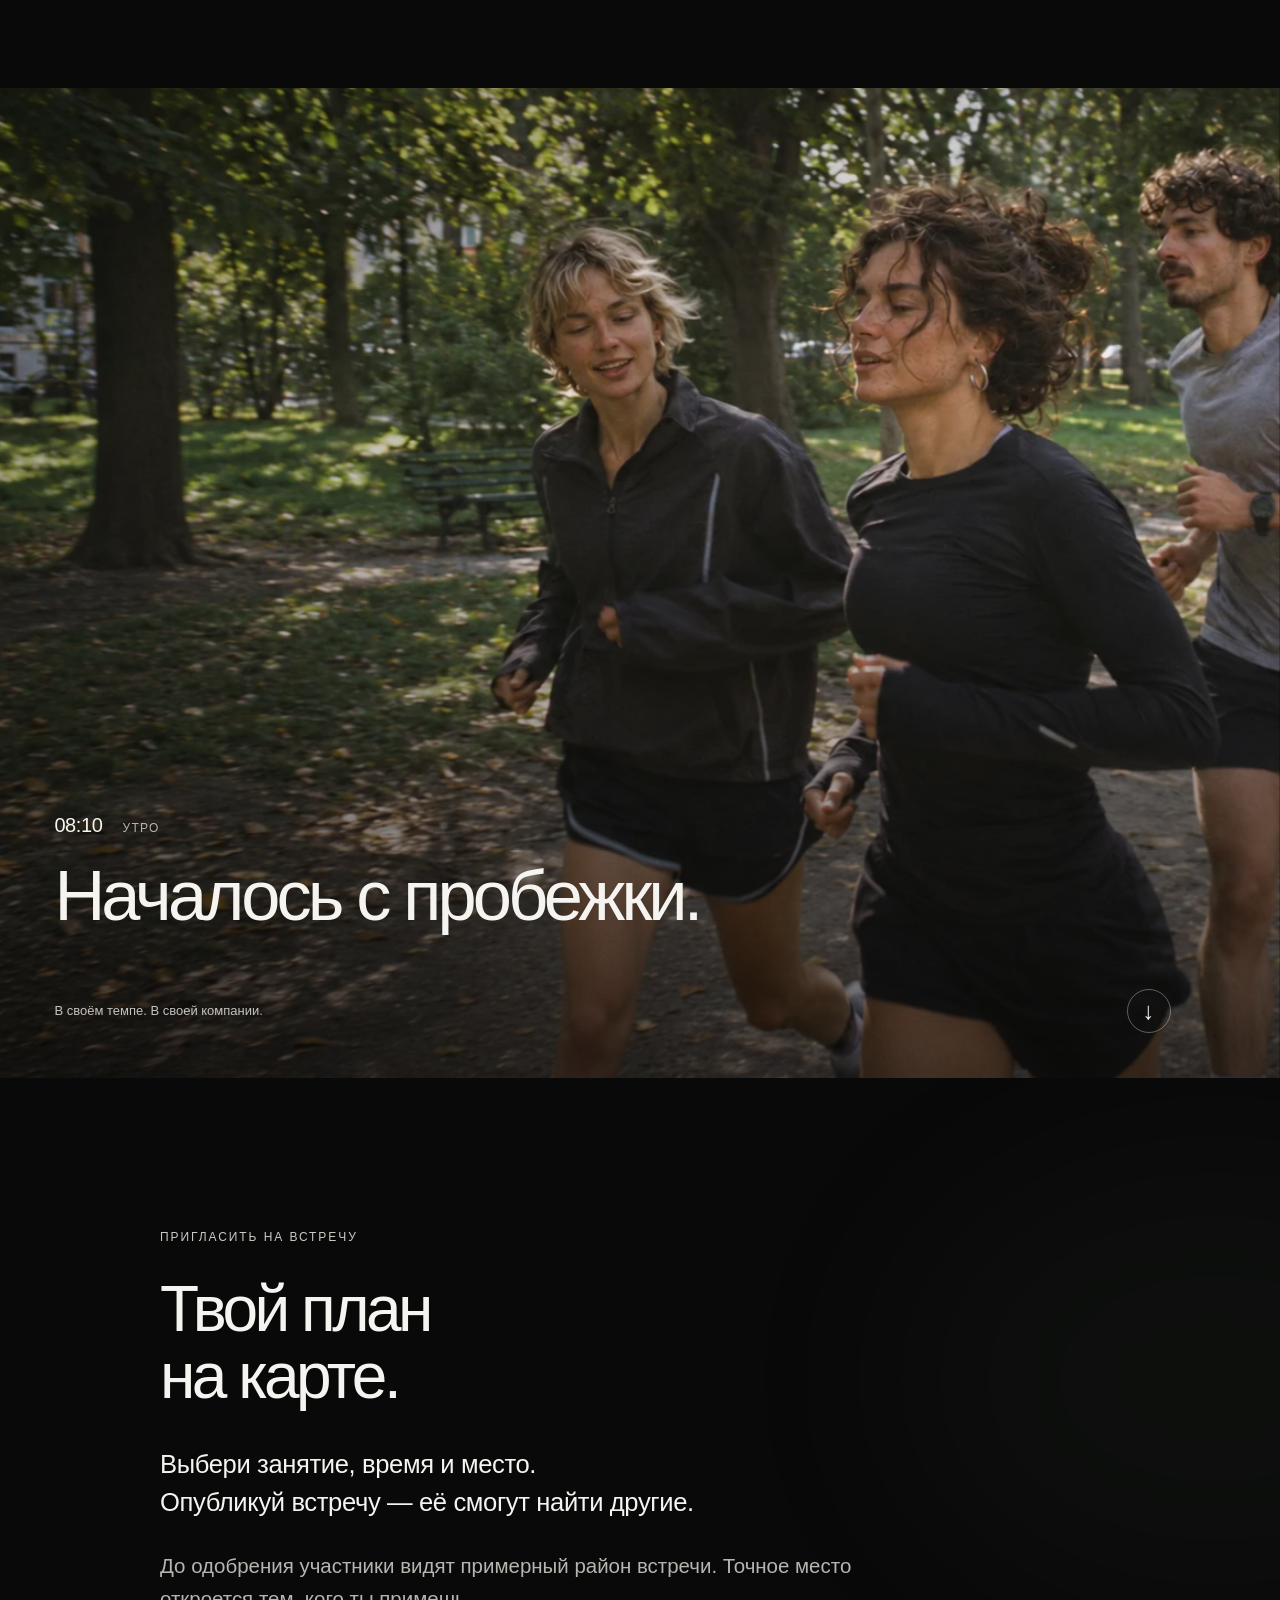
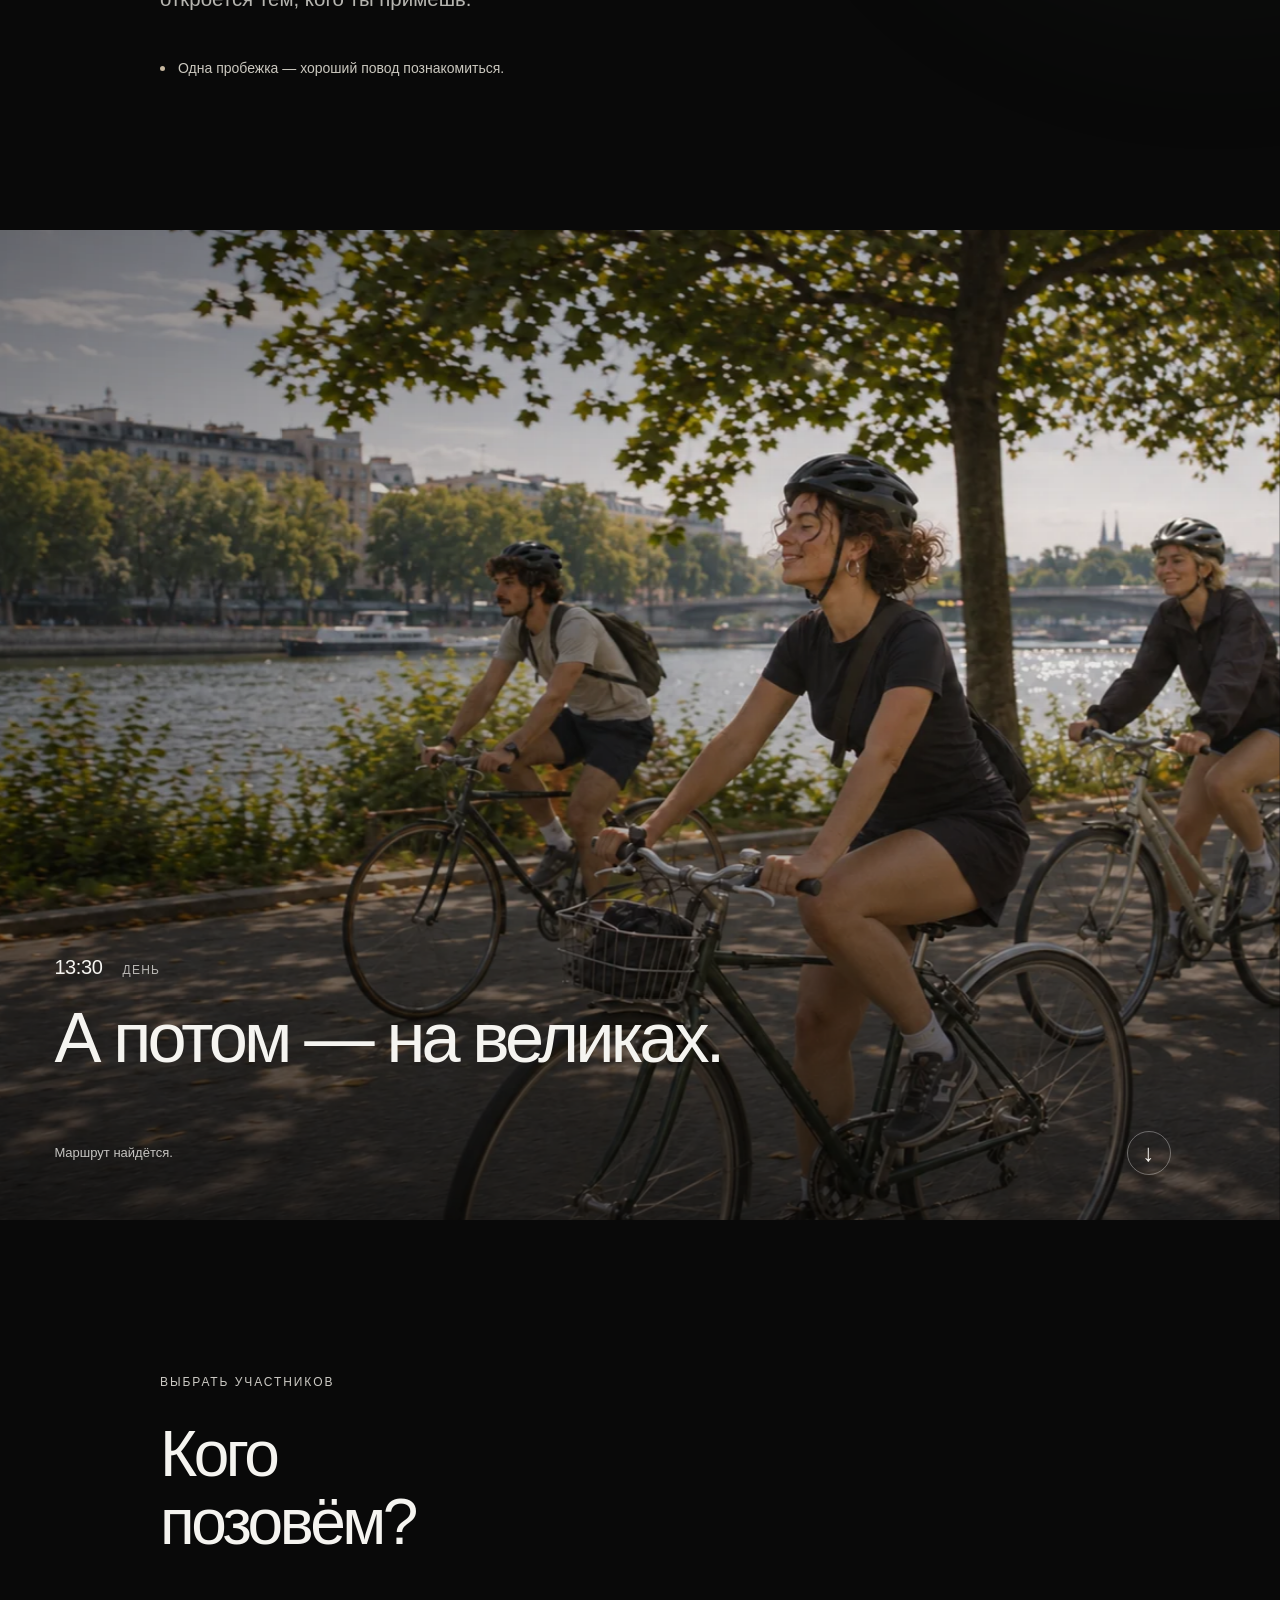
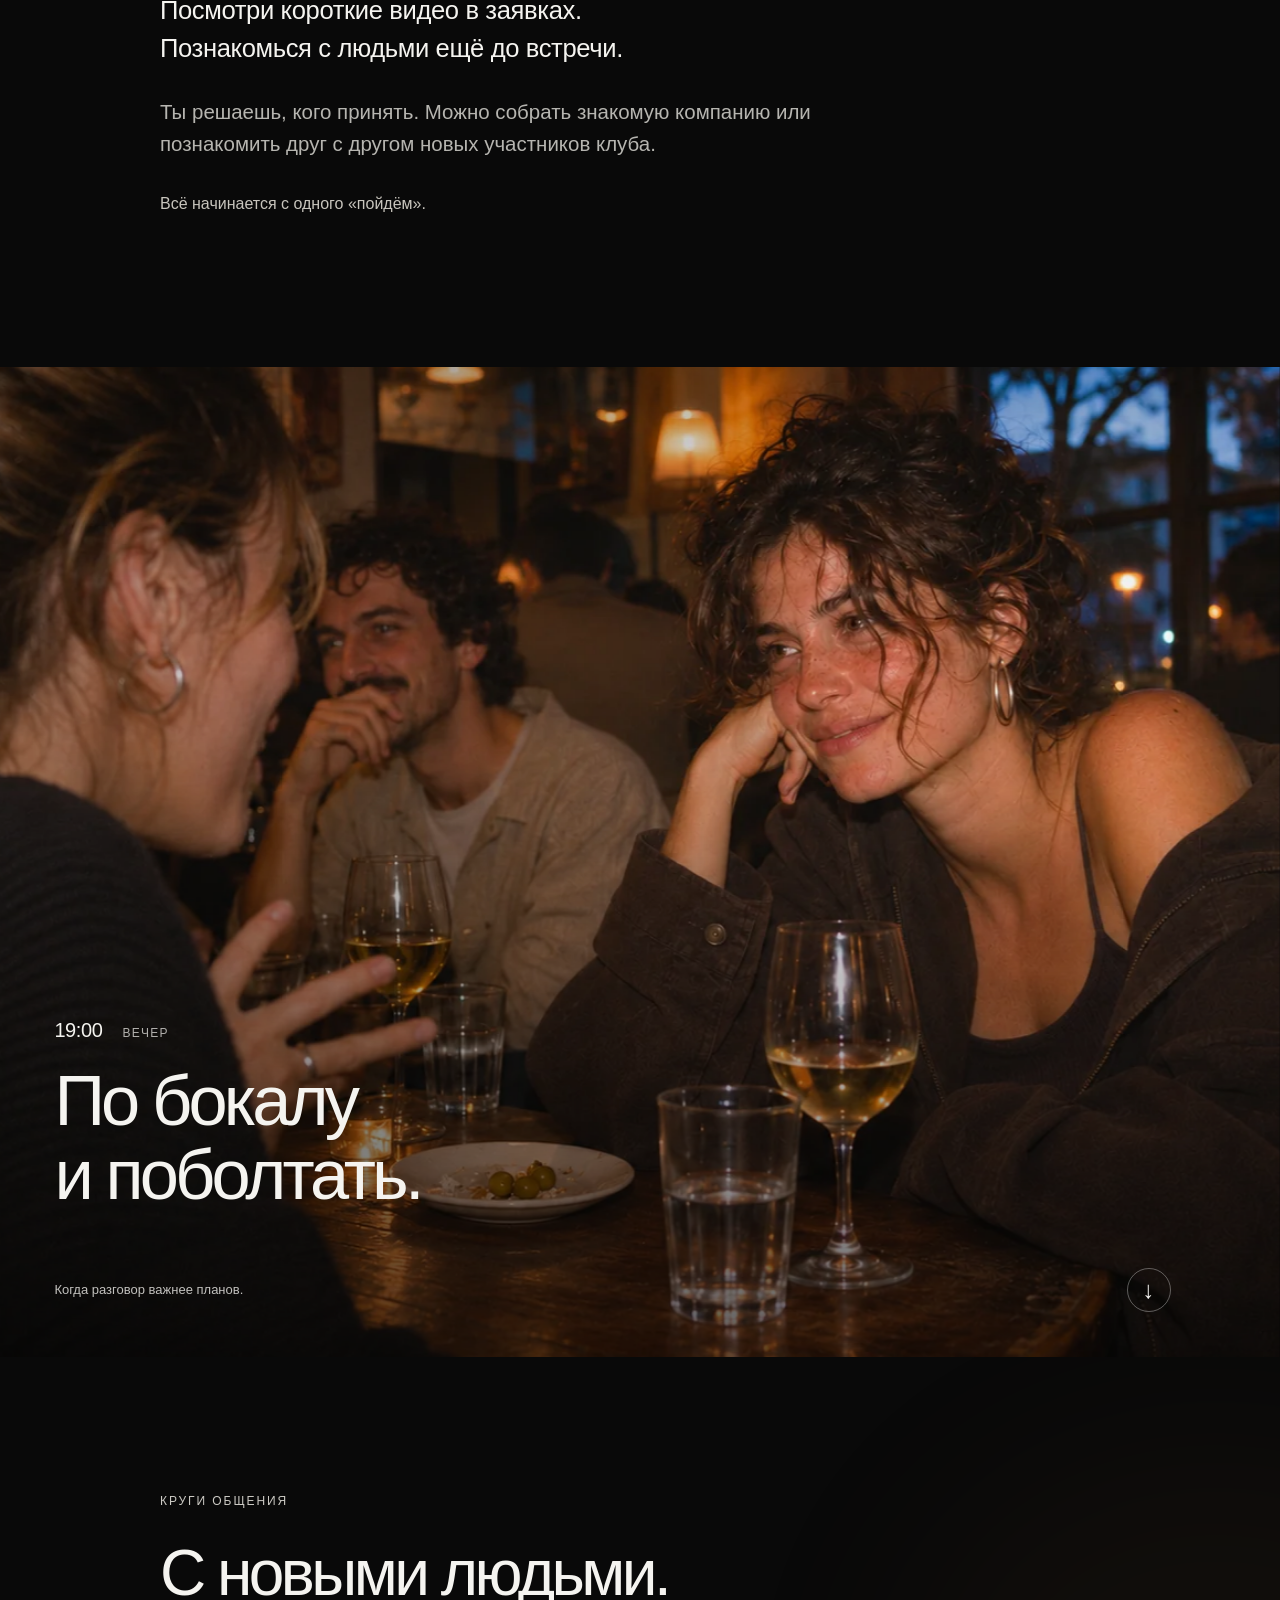
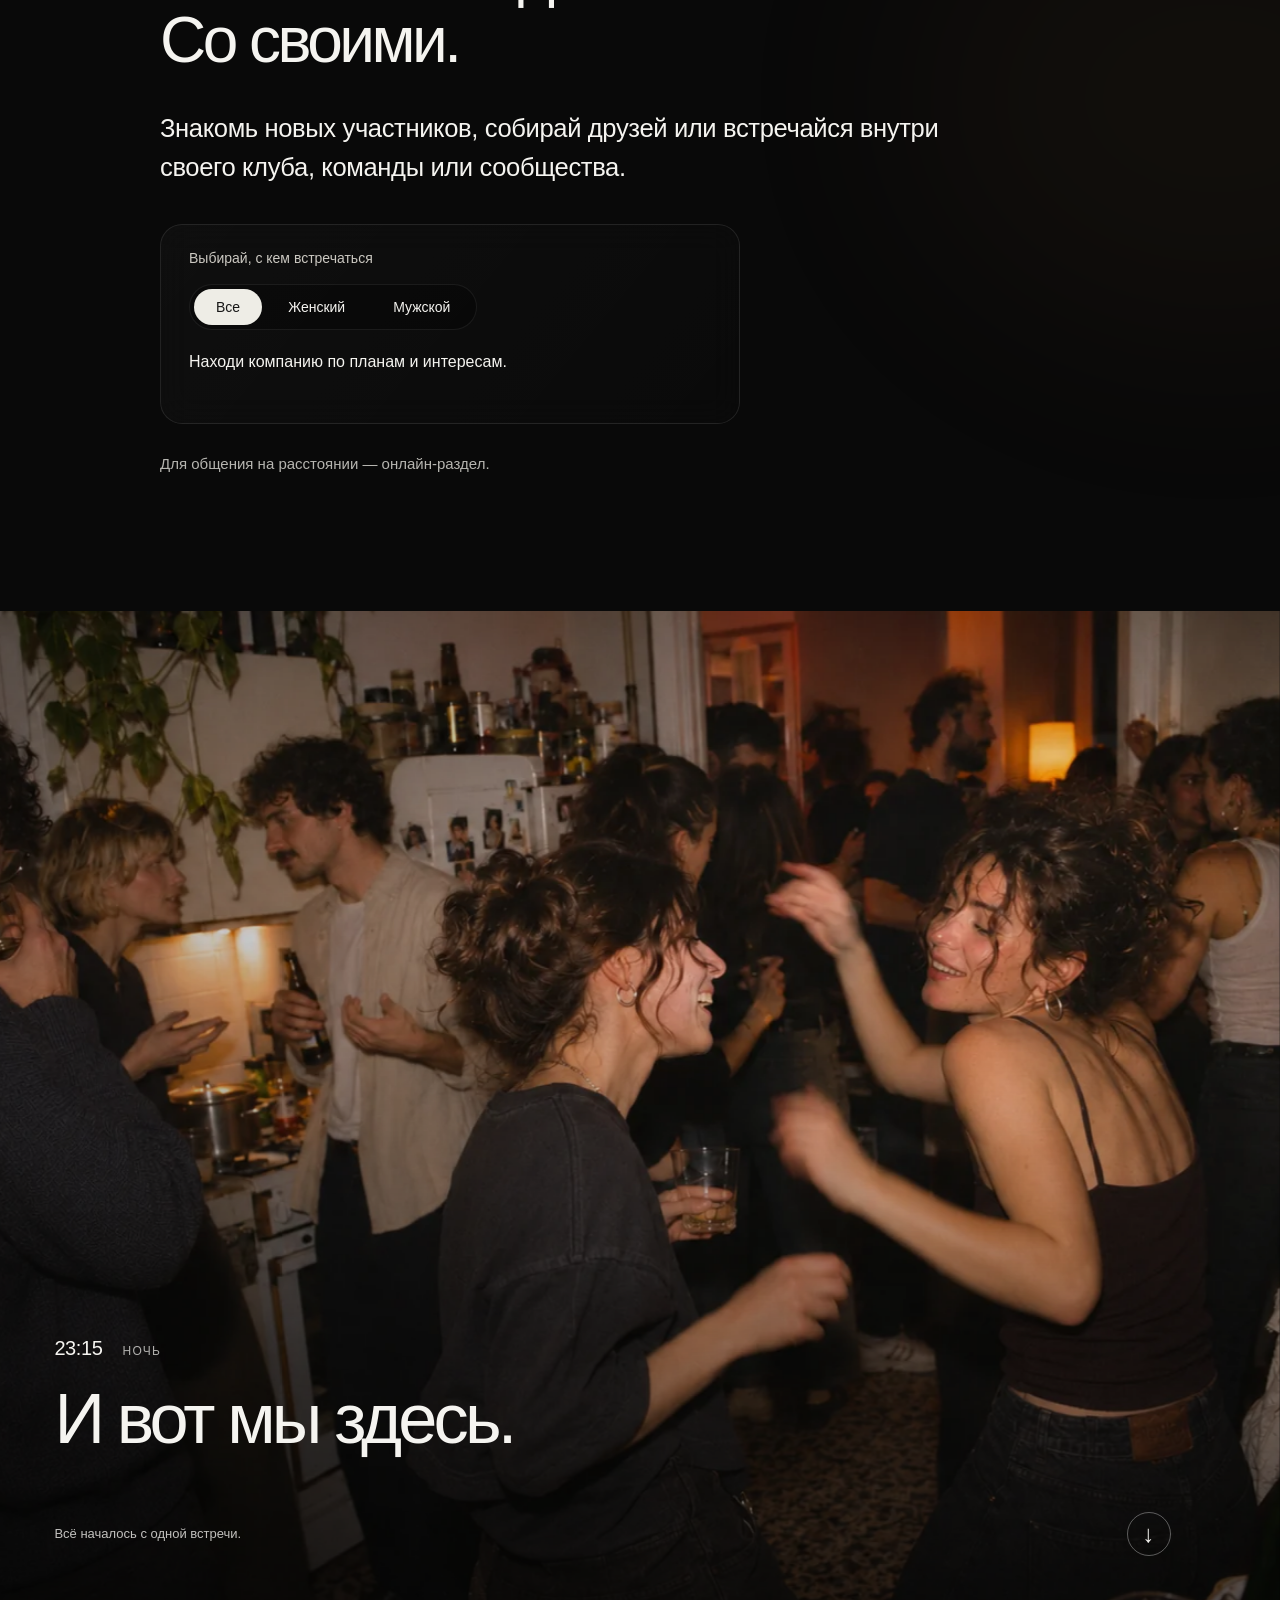
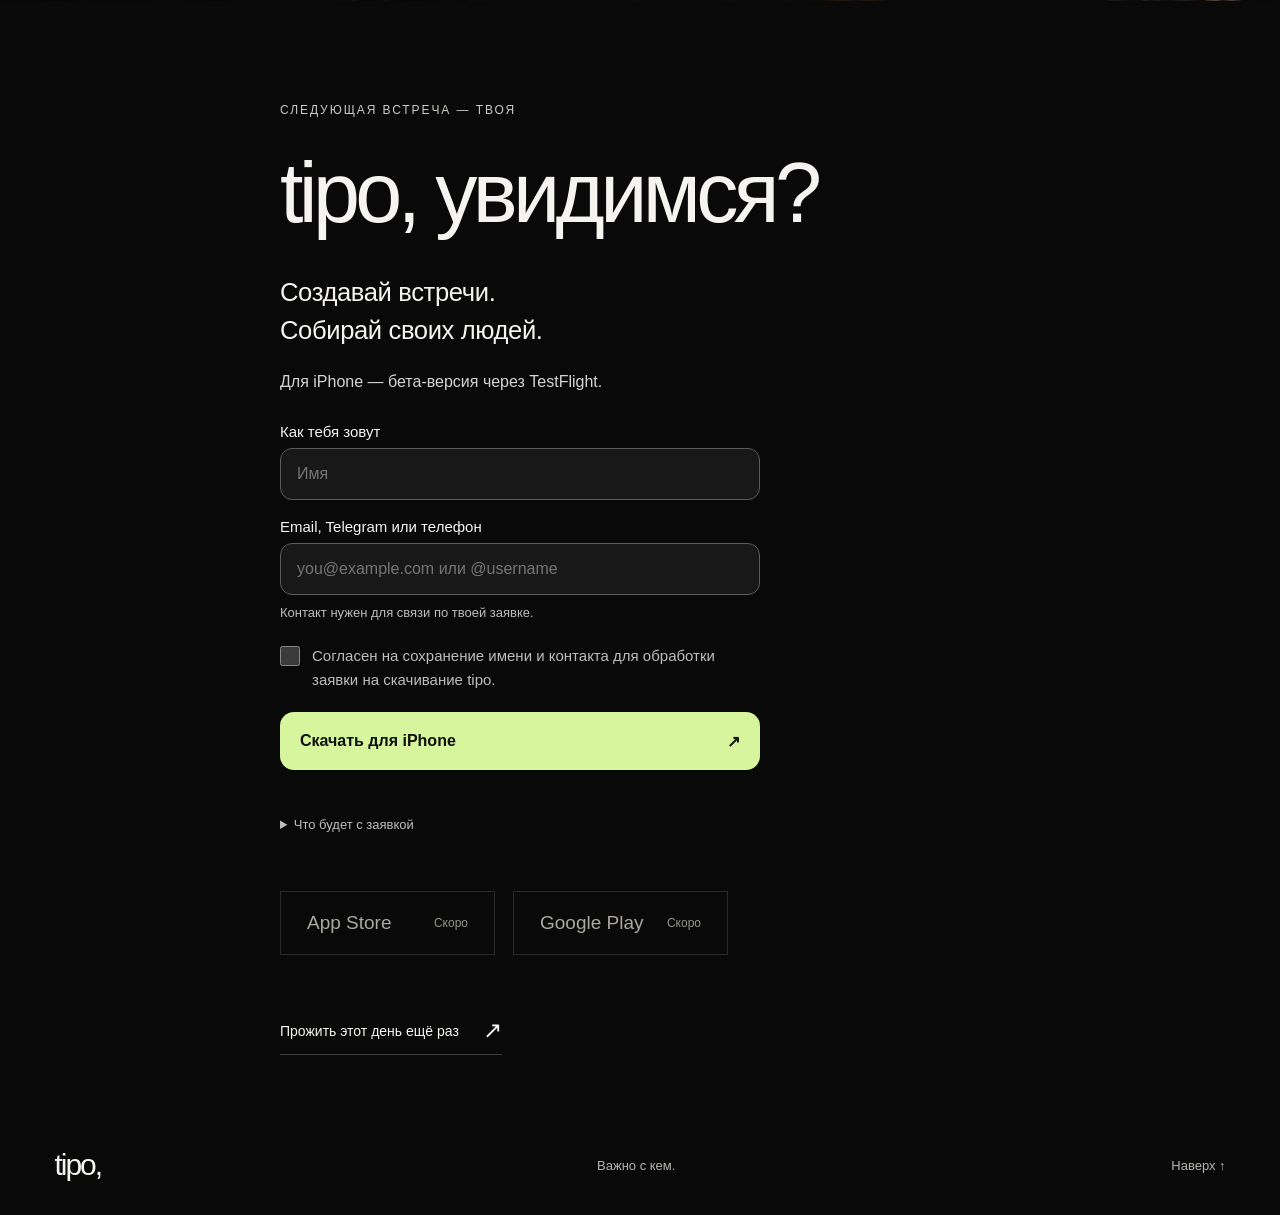
==== commit 43b71c8a: "Show organizer tab on mobile and add Telegram contact" ====
--- a/organizers/index.html
+++ b/organizers/index.html
@@ -4,18 +4,18 @@
 <meta charset="UTF-8"><meta name="viewport" content="width=device-width, initial-scale=1, viewport-fit=cover">
 <meta name="theme-color" content="#090909"><meta name="description" content="tipo для клубов и сообществ. Собирай людей на пробежки, велопрогулки и встречи — всё начинается с одного плана.">
 <meta property="og:title" content="tipo, увидимся?"><meta property="og:description" content="Для клубов, сообществ и тех, кто собирает людей вместе."><meta property="og:type" content="website"><meta property="og:image" content="[data-uri]"><title>Организаторам — tipo, увидимся?</title>
-<link rel="icon" type="image/svg+xml" href="[data-uri]"><link rel="preload" as="image" href="[data-uri]"><link rel="stylesheet" href="story.css">
+<link rel="icon" type="image/svg+xml" href="[data-uri]"><link rel="preload" as="image" href="[data-uri]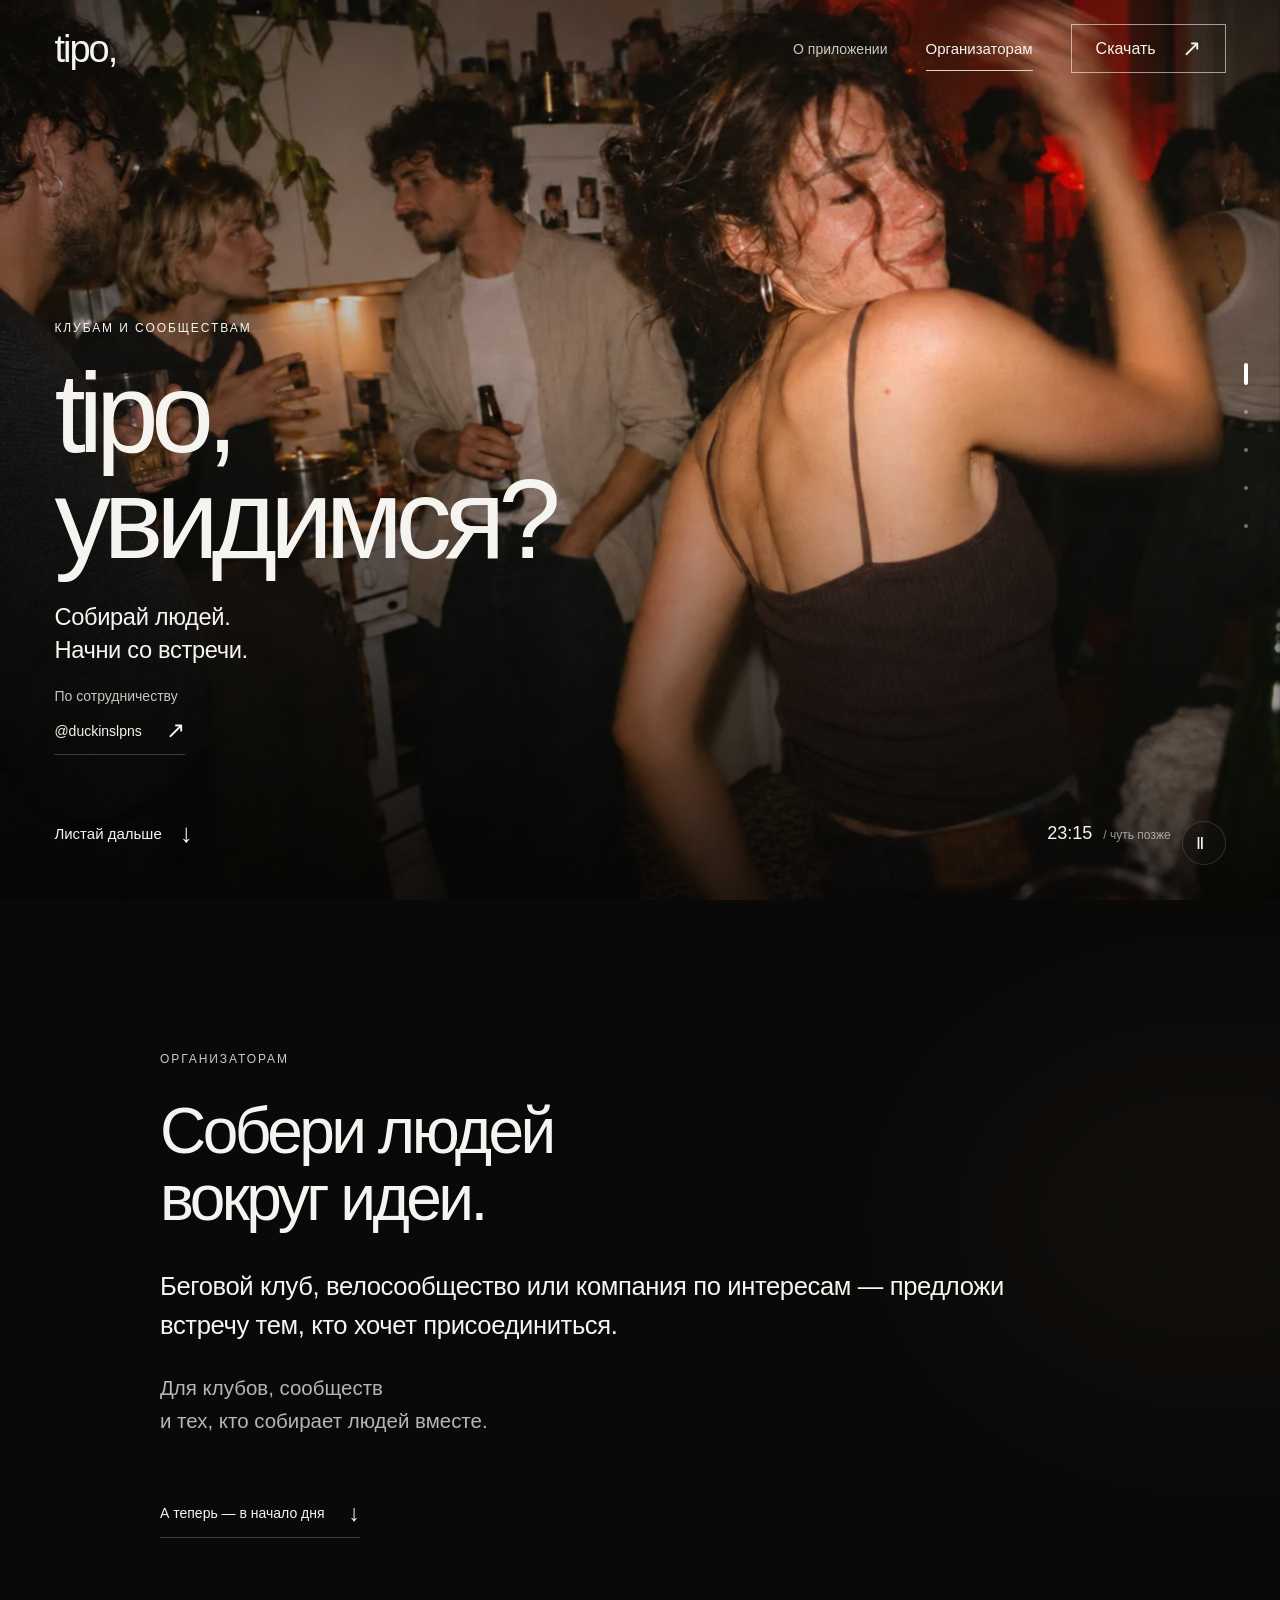
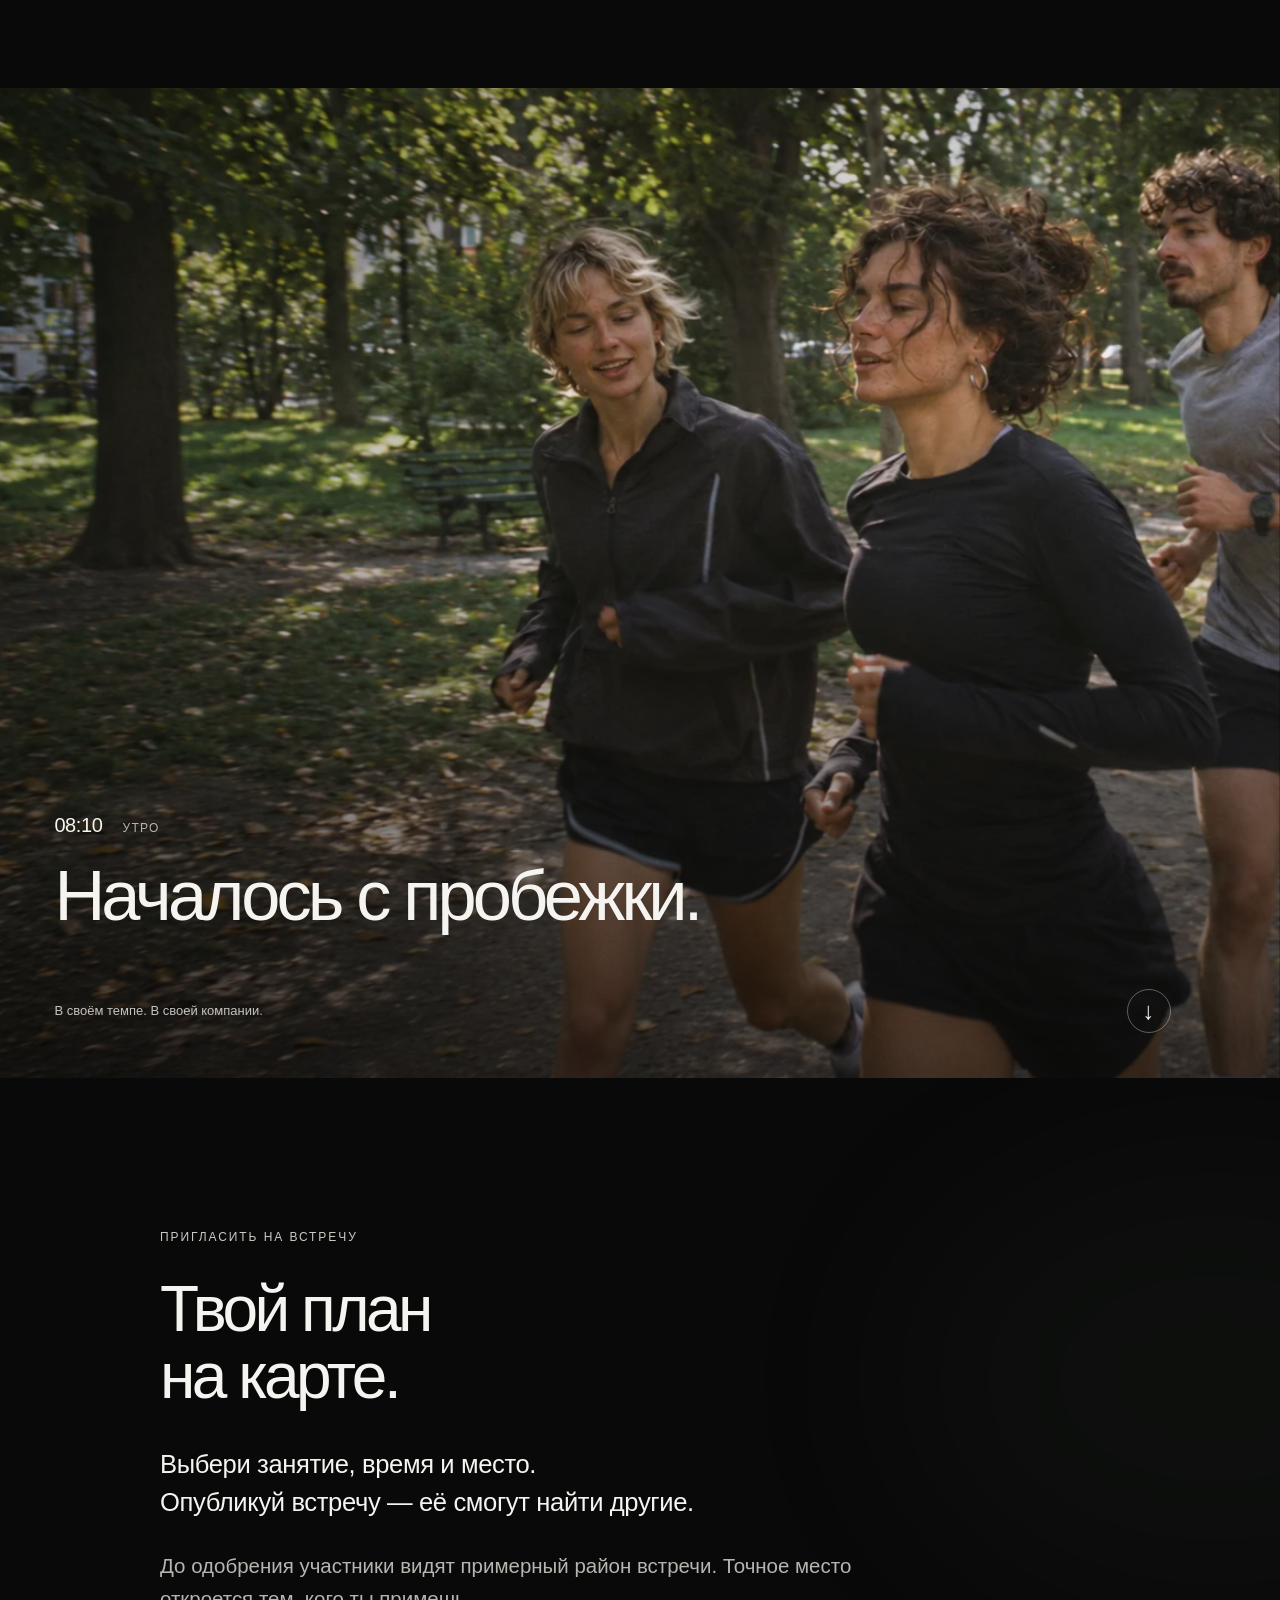
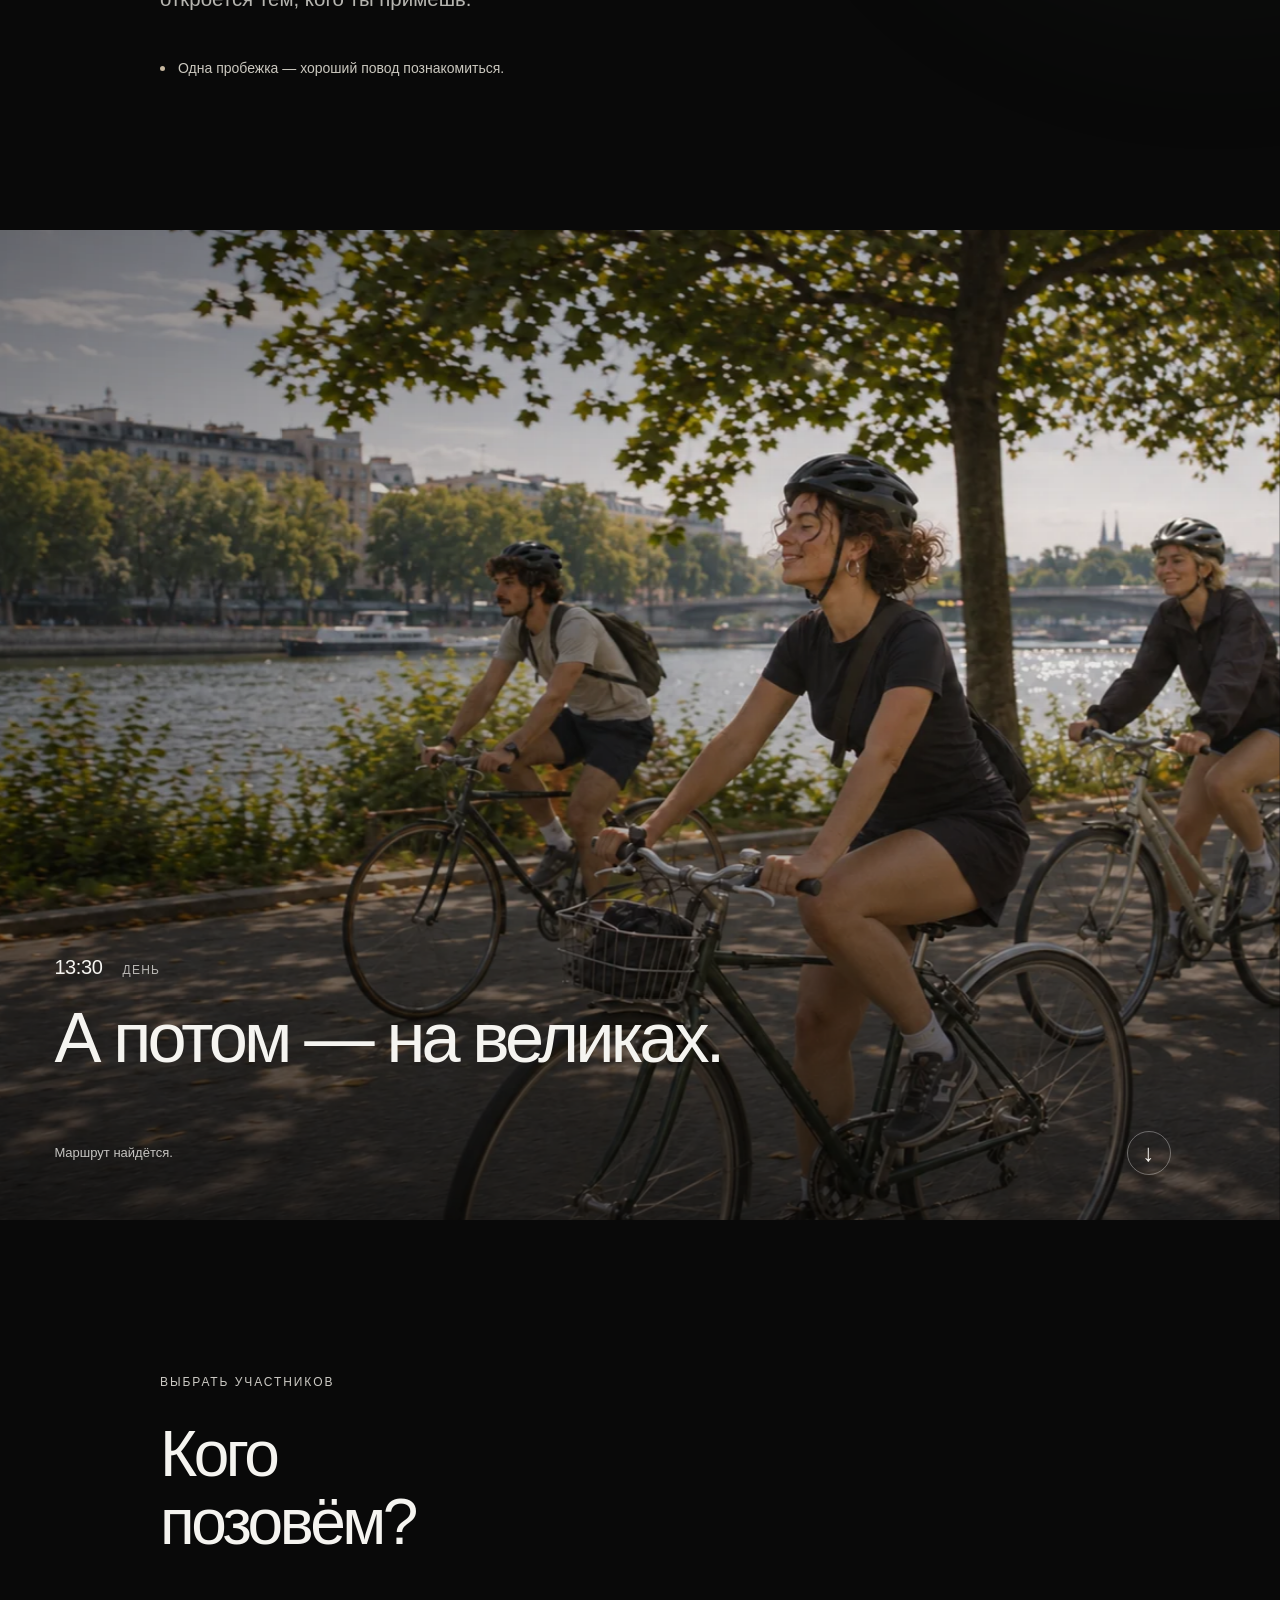
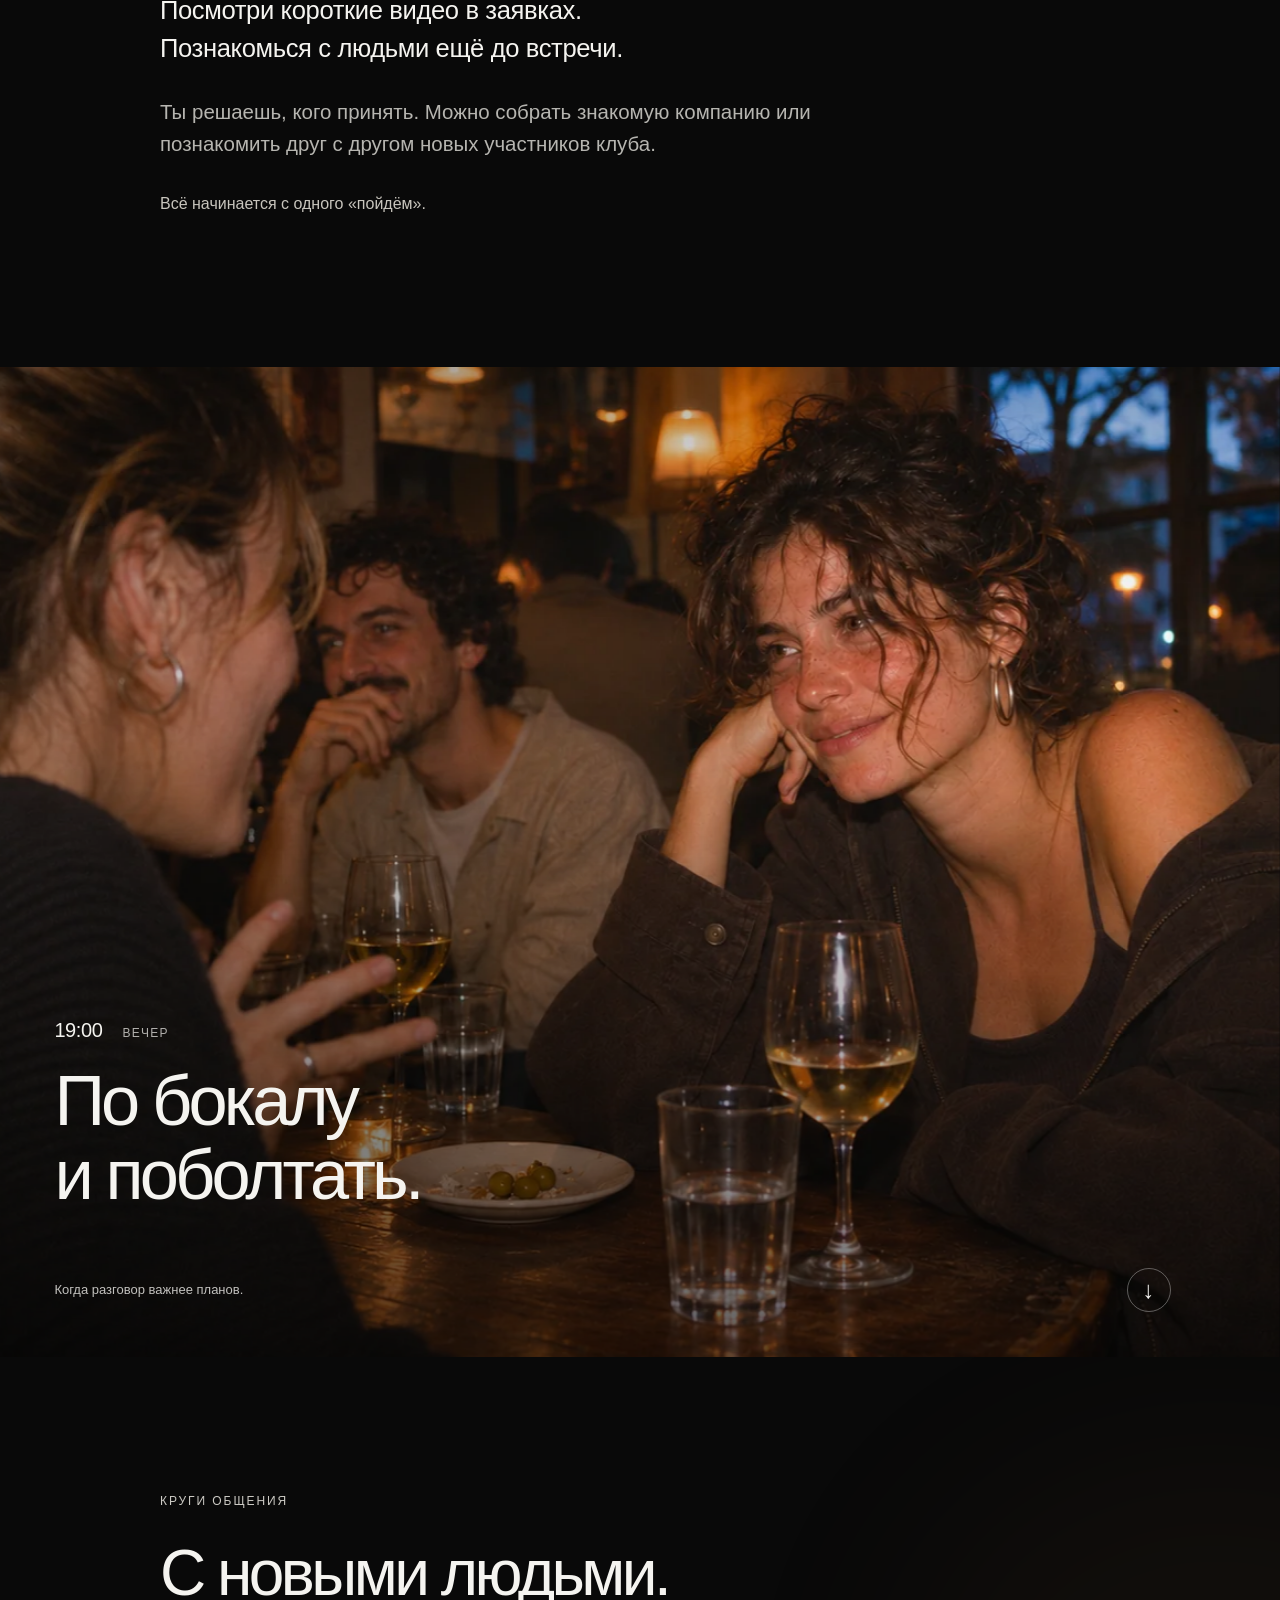
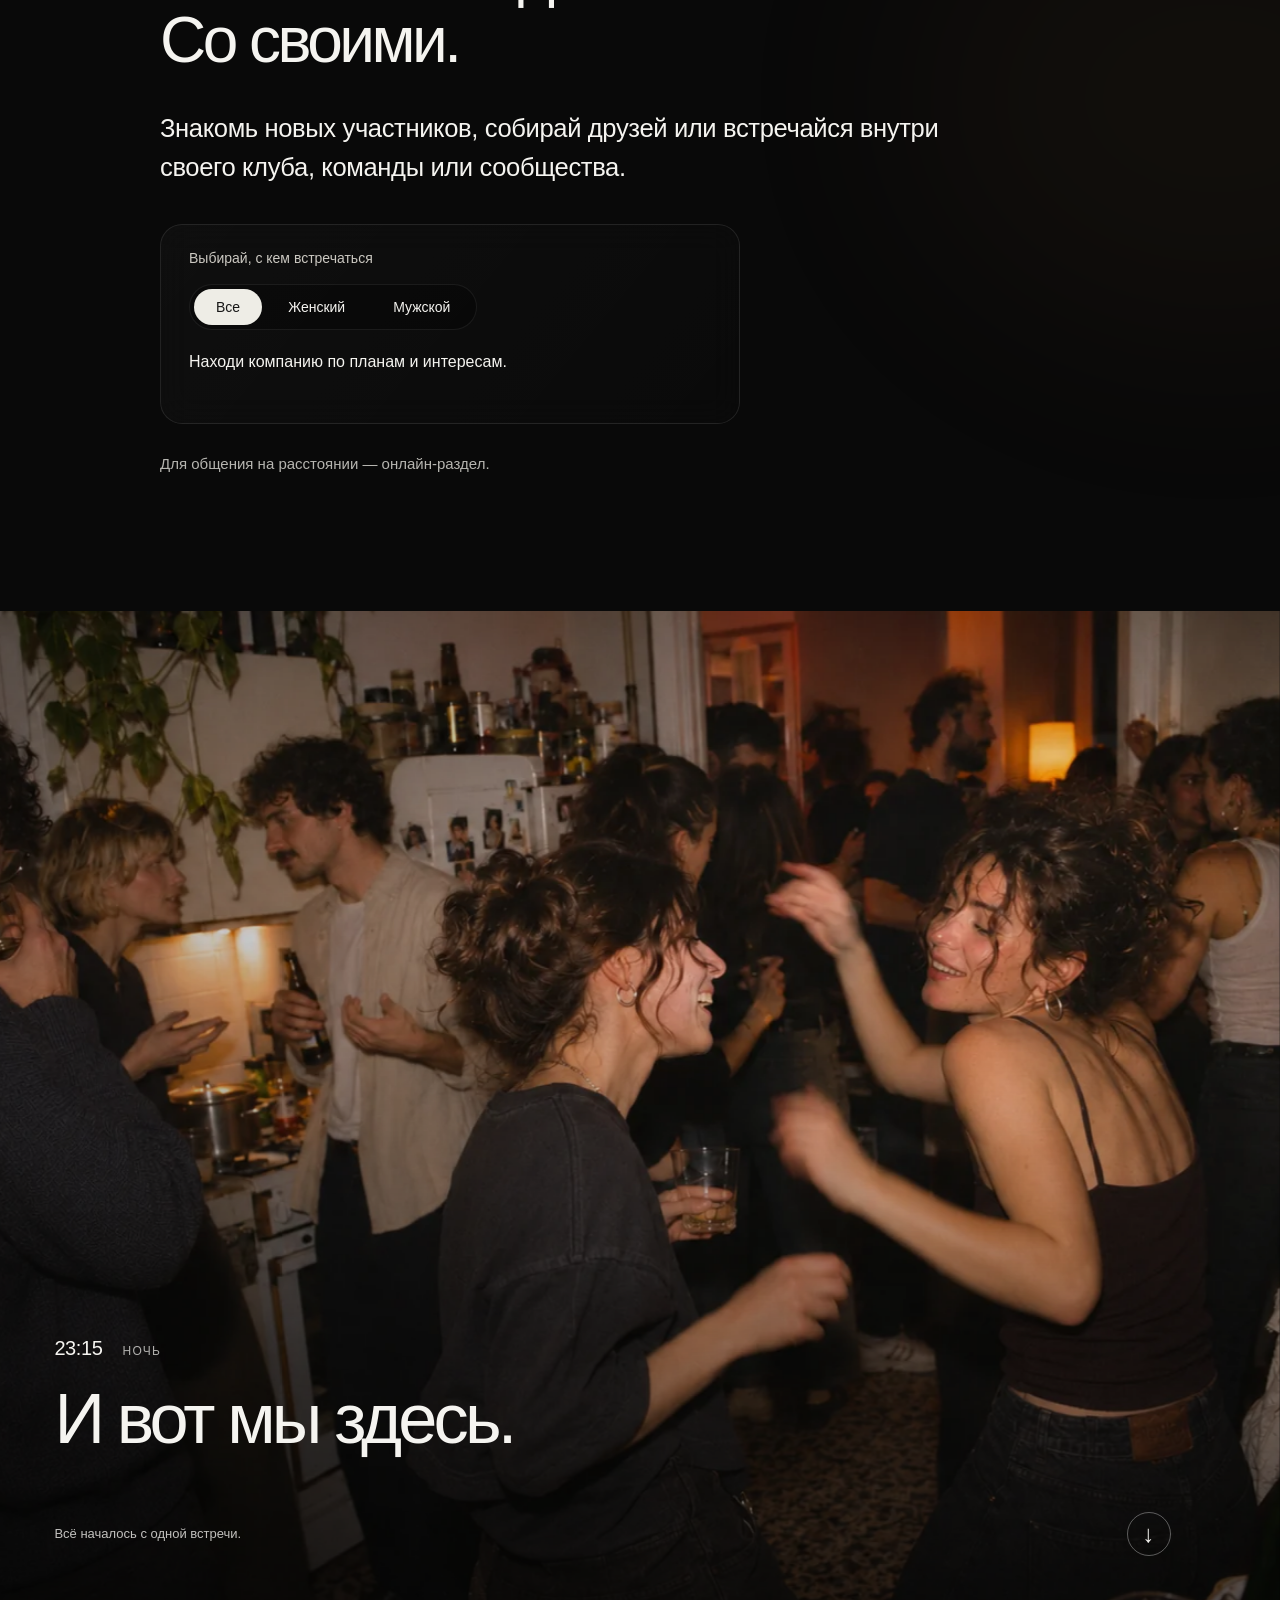
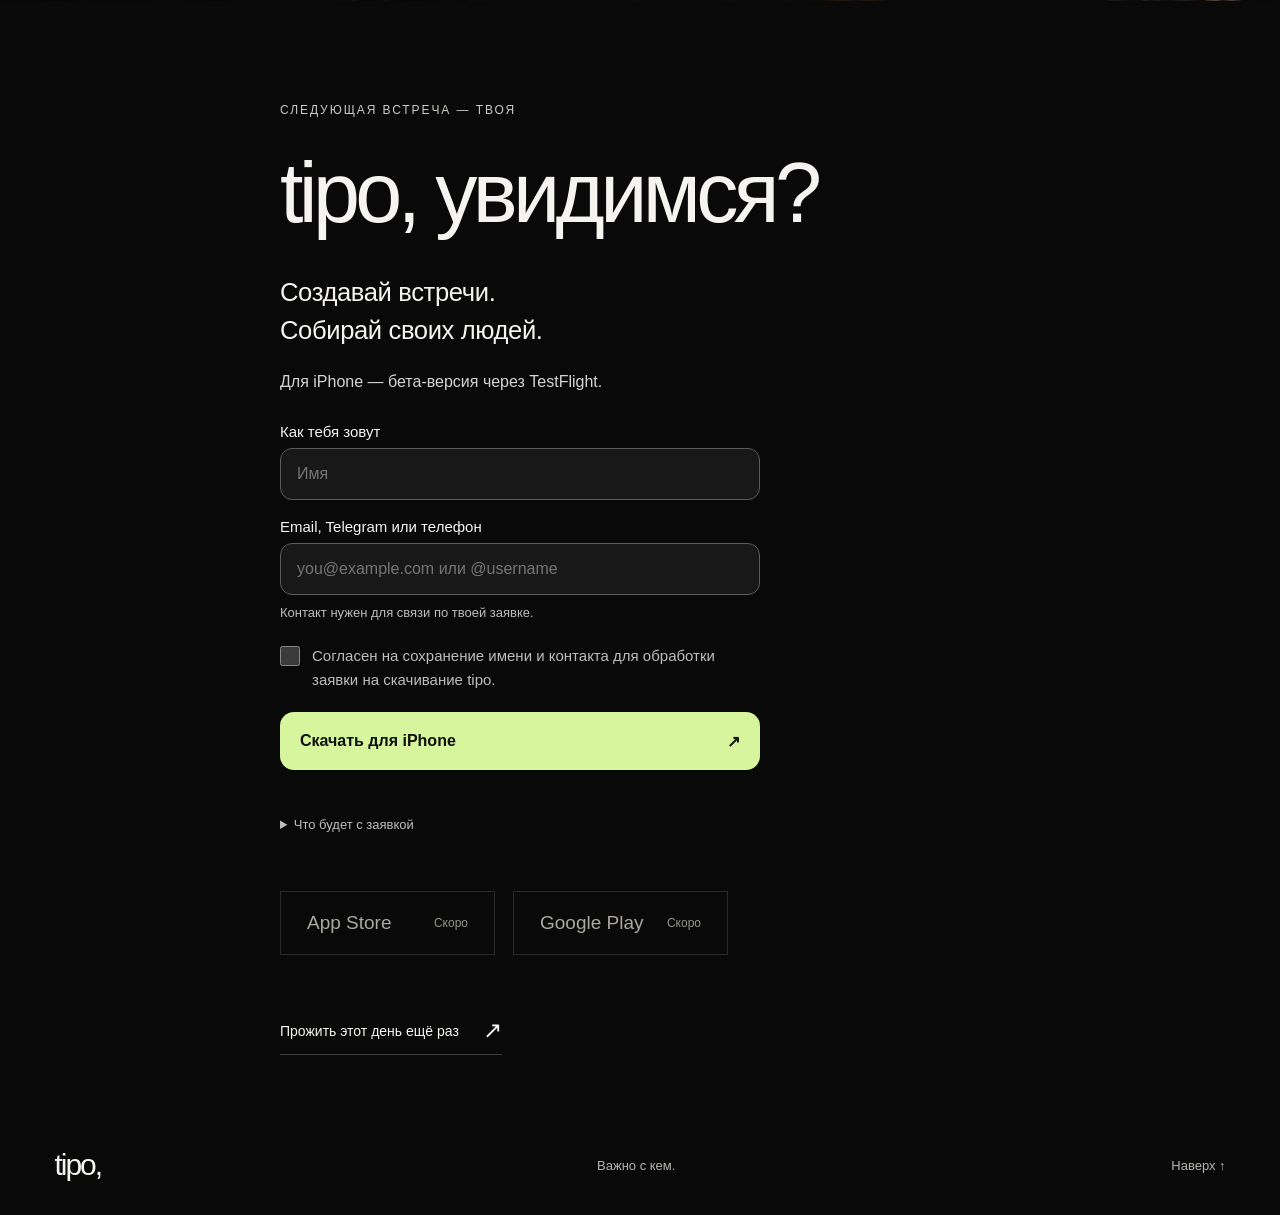
==== commit 2e1548b2: "Label Telegram contact for collaboration" ====
--- a/organizers/index.html
+++ b/organizers/index.html
@@ -4,7 +4,7 @@
 <meta charset="UTF-8"><meta name="viewport" content="width=device-width, initial-scale=1, viewport-fit=cover">
 <meta name="theme-color" content="#090909"><meta name="description" content="tipo для клубов и сообществ. Собирай людей на пробежки, велопрогулки и встречи — всё начинается с одного плана.">
 <meta property="og:title" content="tipo, увидимся?"><meta property="og:description" content="Для клубов, сообществ и тех, кто собирает людей вместе."><meta property="og:type" content="website"><meta property="og:image" content="[data-uri]"><title>Организаторам — tipo, увидимся?</title>
-<link rel="icon" type="image/svg+xml" href="[data-uri]"><link rel="preload" as="image" href="[data-uri]"><link rel="stylesheet" href="story.css?v=3">
+<link rel="icon" type="image/svg+xml" href="[data-uri]"><link rel="preload" as="image" href="[data-uri]